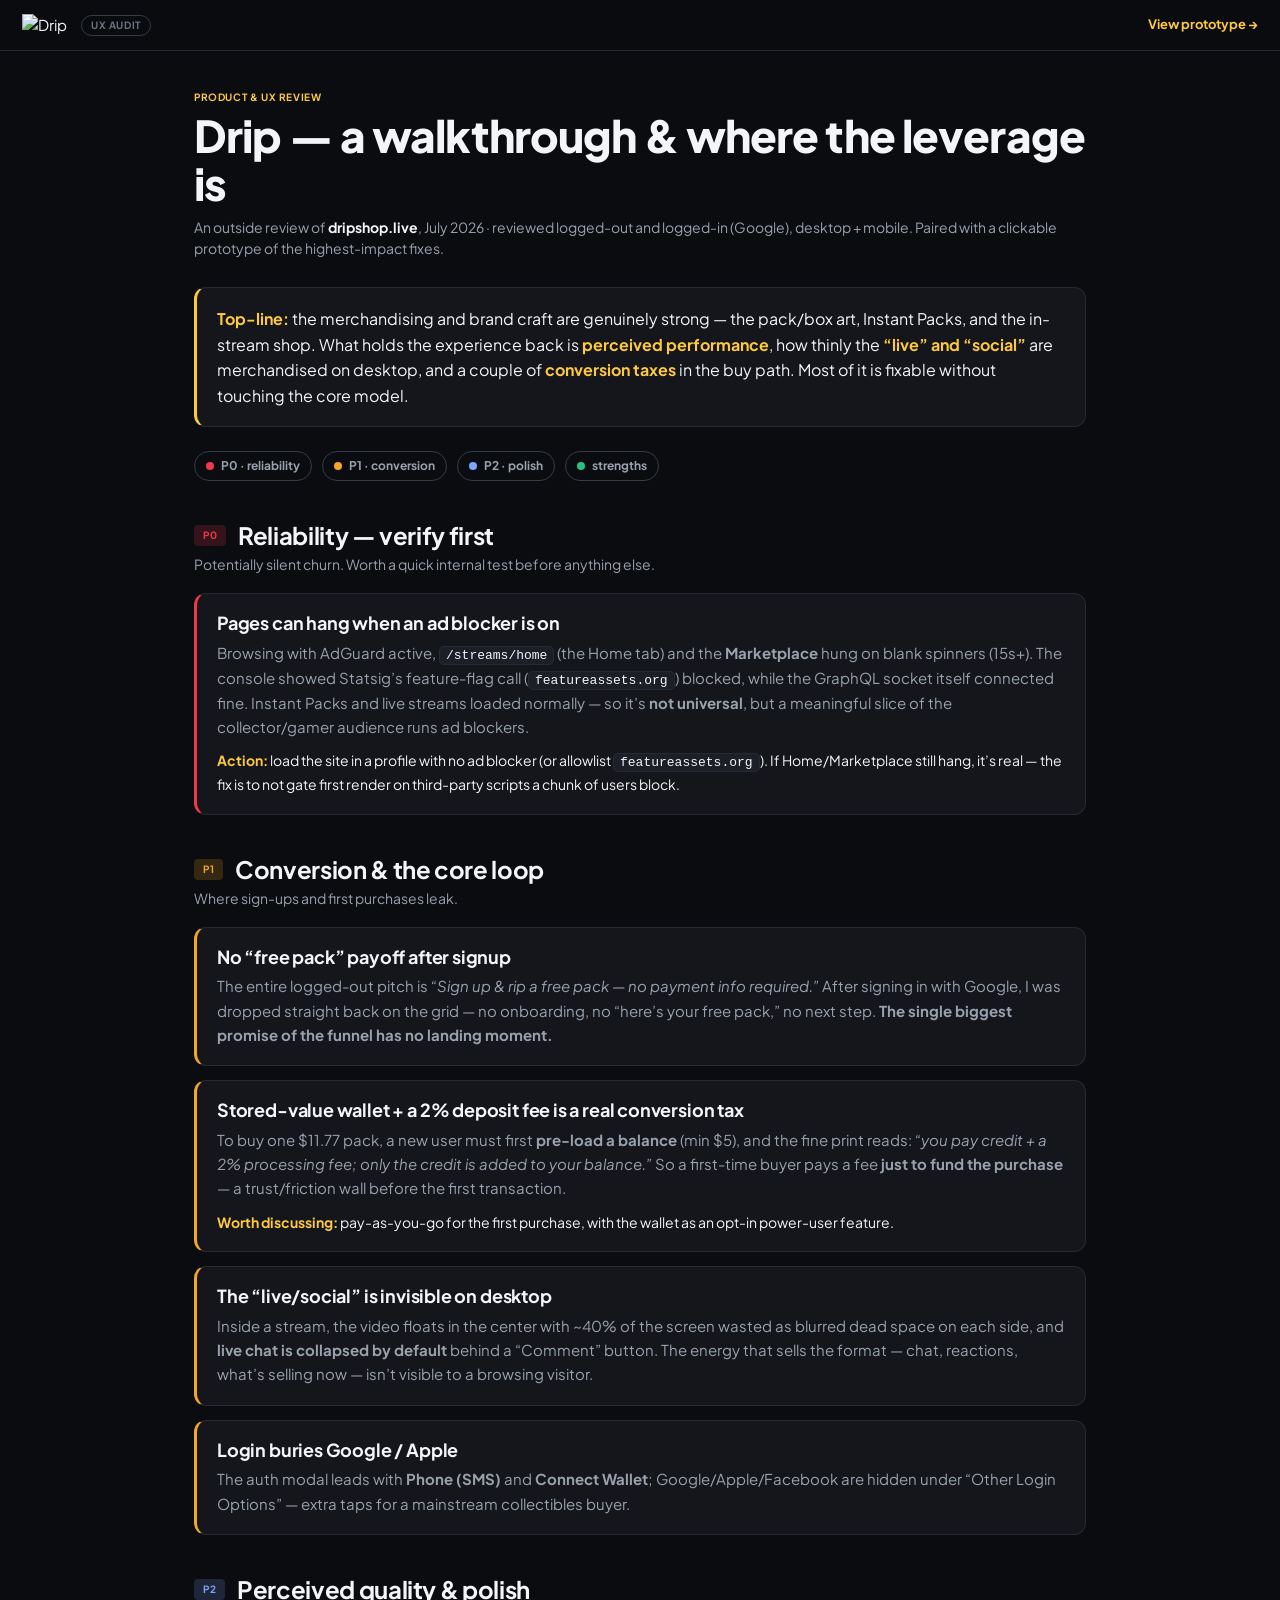
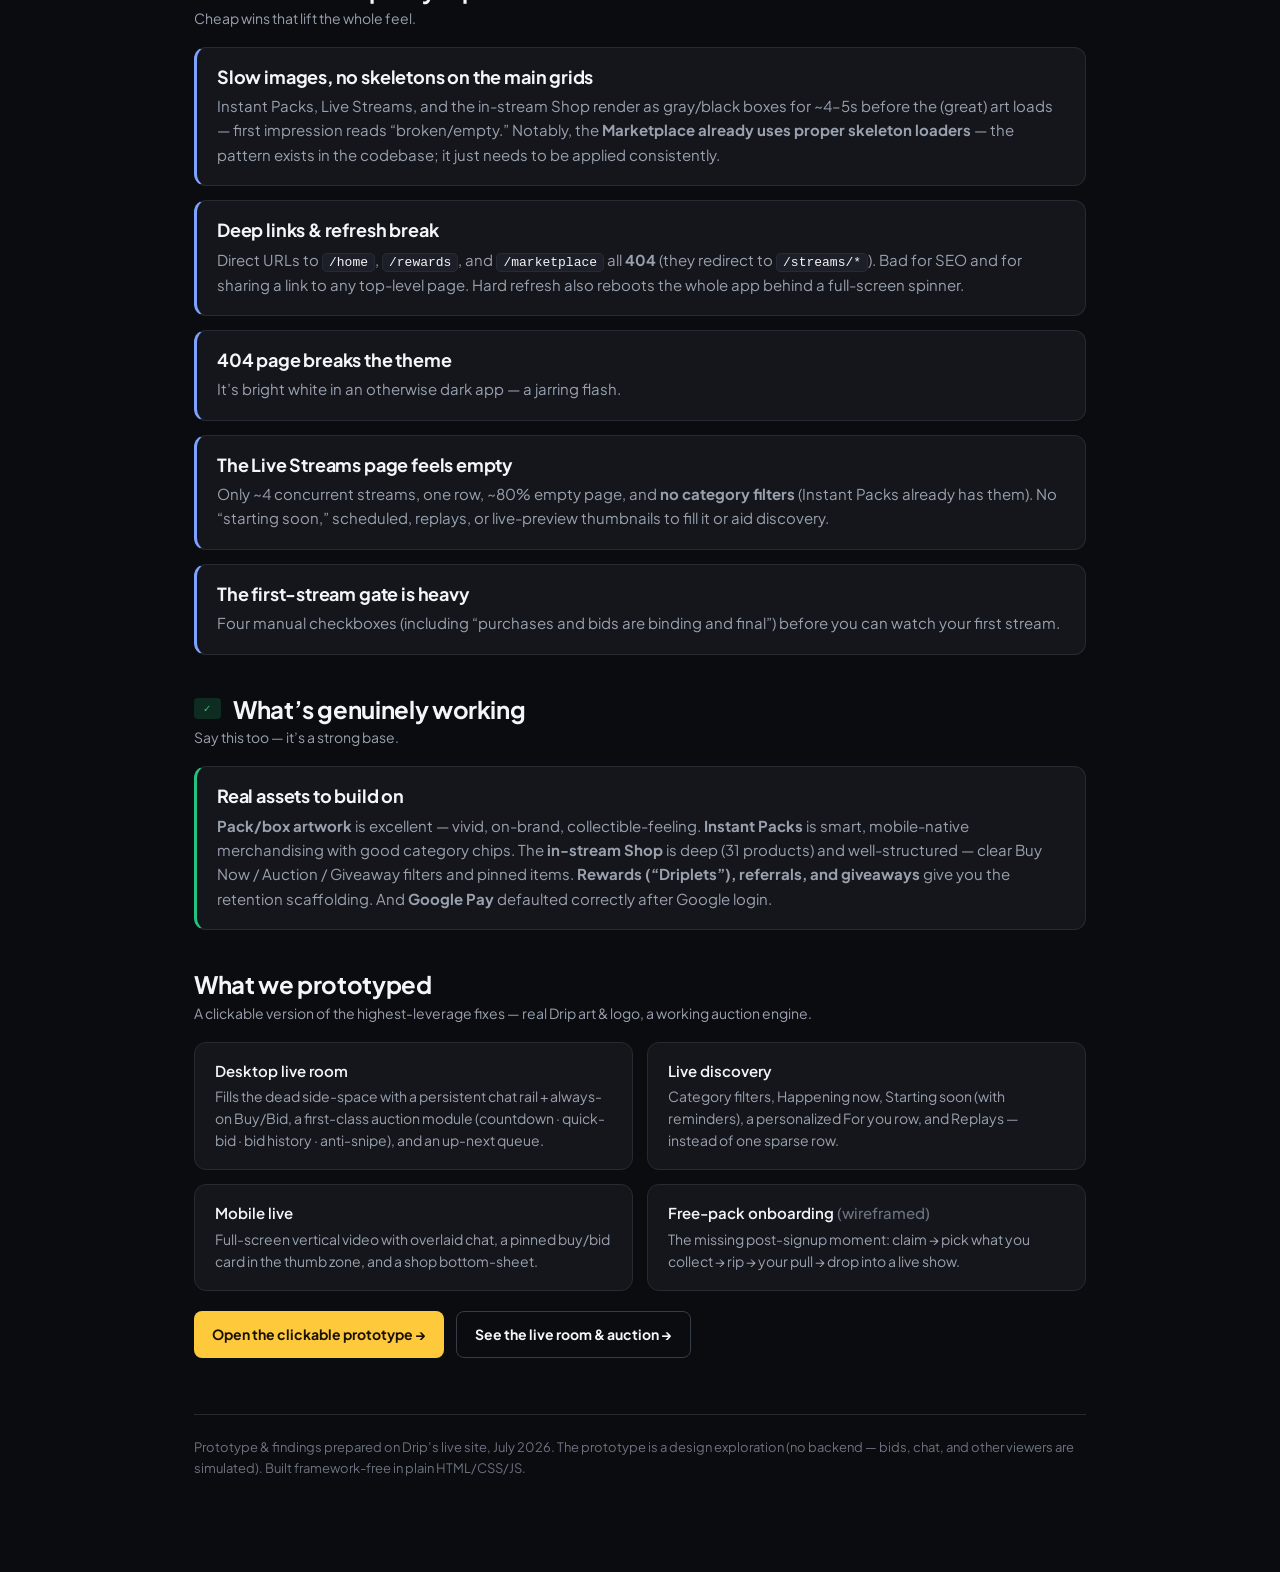
==== audit.html @ 47d7d921 "Add shareable UX audit page (/audit.html) Co-Authored-By: Claude Opus 4.8 (1M context) <noreply@anth" ====
<!doctype html>
<html lang="en" data-theme="dark">
<head>
  <meta charset="utf-8" />
  <meta name="viewport" content="width=device-width, initial-scale=1, viewport-fit=cover" />
  <title>Drip — Product & UX Audit</title>
  <meta name="description" content="An outside walkthrough of dripshop.live, with a prototype of the highest-leverage fixes." />
  <link rel="preconnect" href="https://fonts.googleapis.com" />
  <link rel="preconnect" href="https://fonts.gstatic.com" crossorigin />
  <link href="https://fonts.googleapis.com/css2?family=Plus+Jakarta+Sans:wght@400;500;600;700;800&display=swap" rel="stylesheet" />
  <link rel="stylesheet" href="css/kiri-base.css?v=3" />
  <link rel="stylesheet" href="css/audit.css?v=1" />
</head>
<body>
  <header class="topbar-doc">
    <img class="brand-img" src="https://www.dripshop.live/assets/privy-wallet-drip-logo-dark-DZd39wfp.png" alt="Drip" />
    <span class="tag">UX Audit</span>
    <span class="spacer"></span>
    <a class="act" href="index.html">View prototype →</a>
  </header>

  <main class="doc">
    <header class="hero">
      <div class="eyebrow">Product &amp; UX Review</div>
      <h1>Drip — a walkthrough &amp; where the leverage is</h1>
      <p class="meta">An outside review of <b>dripshop.live</b>, July 2026 · reviewed logged-out and logged-in (Google), desktop + mobile. Paired with a clickable prototype of the highest-impact fixes.</p>
    </header>

    <div class="callout">
      <b>Top-line:</b> the merchandising and brand craft are genuinely strong — the pack/box art, Instant Packs, and the in-stream shop. What holds the experience back is <b>perceived performance</b>, how thinly the <b>“live” and “social”</b> are merchandised on desktop, and a couple of <b>conversion taxes</b> in the buy path. Most of it is fixable without touching the core model.
    </div>

    <div class="legend">
      <span class="pill"><span class="dot p0"></span> P0 · reliability</span>
      <span class="pill"><span class="dot p1"></span> P1 · conversion</span>
      <span class="pill"><span class="dot p2"></span> P2 · polish</span>
      <span class="pill"><span class="dot win"></span> strengths</span>
    </div>

    <!-- P0 -->
    <h2><span class="sev p0">P0</span> Reliability — verify first</h2>
    <p class="h2sub">Potentially silent churn. Worth a quick internal test before anything else.</p>

    <div class="find p0">
      <h3>Pages can hang when an ad blocker is on</h3>
      <p>Browsing with AdGuard active, <code>/streams/home</code> (the Home tab) and the <b>Marketplace</b> hung on blank spinners (15s+). The console showed Statsig’s feature-flag call (<code>featureassets.org</code>) blocked, while the GraphQL socket itself connected fine. Instant Packs and live streams loaded normally — so it’s <b>not universal</b>, but a meaningful slice of the collector/gamer audience runs ad blockers.</p>
      <p class="action"><b>Action:</b> load the site in a profile with no ad blocker (or allowlist <code>featureassets.org</code>). If Home/Marketplace still hang, it’s real — the fix is to not gate first render on third-party scripts a chunk of users block.</p>
    </div>

    <!-- P1 -->
    <h2><span class="sev p1">P1</span> Conversion &amp; the core loop</h2>
    <p class="h2sub">Where sign-ups and first purchases leak.</p>

    <div class="find p1">
      <h3>No “free pack” payoff after signup</h3>
      <p>The entire logged-out pitch is <i>“Sign up &amp; rip a free pack — no payment info required.”</i> After signing in with Google, I was dropped straight back on the grid — no onboarding, no “here’s your free pack,” no next step. <b>The single biggest promise of the funnel has no landing moment.</b></p>
    </div>

    <div class="find p1">
      <h3>Stored-value wallet + a 2% deposit fee is a real conversion tax</h3>
      <p>To buy one $11.77 pack, a new user must first <b>pre-load a balance</b> (min $5), and the fine print reads: <i>“you pay credit + a 2% processing fee; only the credit is added to your balance.”</i> So a first-time buyer pays a fee <b>just to fund the purchase</b> — a trust/friction wall before the first transaction.</p>
      <p class="action"><b>Worth discussing:</b> pay-as-you-go for the first purchase, with the wallet as an opt-in power-user feature.</p>
    </div>

    <div class="find p1">
      <h3>The “live/social” is invisible on desktop</h3>
      <p>Inside a stream, the video floats in the center with ~40% of the screen wasted as blurred dead space on each side, and <b>live chat is collapsed by default</b> behind a “Comment” button. The energy that sells the format — chat, reactions, what’s selling now — isn’t visible to a browsing visitor.</p>
    </div>

    <div class="find p1">
      <h3>Login buries Google / Apple</h3>
      <p>The auth modal leads with <b>Phone (SMS)</b> and <b>Connect Wallet</b>; Google/Apple/Facebook are hidden under “Other Login Options” — extra taps for a mainstream collectibles buyer.</p>
    </div>

    <!-- P2 -->
    <h2><span class="sev p2">P2</span> Perceived quality &amp; polish</h2>
    <p class="h2sub">Cheap wins that lift the whole feel.</p>

    <div class="find p2">
      <h3>Slow images, no skeletons on the main grids</h3>
      <p>Instant Packs, Live Streams, and the in-stream Shop render as gray/black boxes for ~4–5s before the (great) art loads — first impression reads “broken/empty.” Notably, the <b>Marketplace already uses proper skeleton loaders</b> — the pattern exists in the codebase; it just needs to be applied consistently.</p>
    </div>

    <div class="find p2">
      <h3>Deep links &amp; refresh break</h3>
      <p>Direct URLs to <code>/home</code>, <code>/rewards</code>, and <code>/marketplace</code> all <b>404</b> (they redirect to <code>/streams/*</code>). Bad for SEO and for sharing a link to any top-level page. Hard refresh also reboots the whole app behind a full-screen spinner.</p>
    </div>

    <div class="find p2">
      <h3>404 page breaks the theme</h3>
      <p>It’s bright white in an otherwise dark app — a jarring flash.</p>
    </div>

    <div class="find p2">
      <h3>The Live Streams page feels empty</h3>
      <p>Only ~4 concurrent streams, one row, ~80% empty page, and <b>no category filters</b> (Instant Packs already has them). No “starting soon,” scheduled, replays, or live-preview thumbnails to fill it or aid discovery.</p>
    </div>

    <div class="find p2">
      <h3>The first-stream gate is heavy</h3>
      <p>Four manual checkboxes (including “purchases and bids are binding and final”) before you can watch your first stream.</p>
    </div>

    <!-- Strengths -->
    <h2><span class="sev win">✓</span> What’s genuinely working</h2>
    <p class="h2sub">Say this too — it’s a strong base.</p>

    <div class="find win">
      <h3>Real assets to build on</h3>
      <p><b>Pack/box artwork</b> is excellent — vivid, on-brand, collectible-feeling. <b>Instant Packs</b> is smart, mobile-native merchandising with good category chips. The <b>in-stream Shop</b> is deep (31 products) and well-structured — clear Buy Now / Auction / Giveaway filters and pinned items. <b>Rewards (“Driplets”), referrals, and giveaways</b> give you the retention scaffolding. And <b>Google Pay</b> defaulted correctly after Google login.</p>
    </div>

    <!-- What we built -->
    <h2>What we prototyped</h2>
    <p class="h2sub">A clickable version of the highest-leverage fixes — real Drip art &amp; logo, a working auction engine.</p>
    <div class="build">
      <div class="card"><h4>Desktop live room</h4><p>Fills the dead side-space with a persistent chat rail + always-on Buy/Bid, a first-class auction module (countdown · quick-bid · bid history · anti-snipe), and an up-next queue.</p></div>
      <div class="card"><h4>Live discovery</h4><p>Category filters, Happening now, Starting soon (with reminders), a personalized For you row, and Replays — instead of one sparse row.</p></div>
      <div class="card"><h4>Mobile live</h4><p>Full-screen vertical video with overlaid chat, a pinned buy/bid card in the thumb zone, and a shop bottom-sheet.</p></div>
      <div class="card"><h4>Free-pack onboarding <span style="color:var(--on-surface-faint);font-weight:500">(wireframed)</span></h4><p>The missing post-signup moment: claim → pick what you collect → rip → your pull → drop into a live show.</p></div>
    </div>

    <div class="linkrow">
      <a class="primary" href="index.html">Open the clickable prototype →</a>
      <a class="ghost" href="live.html?seller=Charmenic&id=charmenic">See the live room &amp; auction →</a>
    </div>

    <footer>
      Prototype &amp; findings prepared on Drip’s live site, July 2026. The prototype is a design exploration (no backend — bids, chat, and other viewers are simulated). Built framework-free in plain HTML/CSS/JS.
    </footer>
  </main>
</body>
</html>
---- css/kiri-base.css ----
/* ============================================================
   kiri-base.css
   Foundation borrowed from Kiri-TCG's design system:
   the TOKEN ARCHITECTURE (space / radius / type scales, shadow,
   [data-theme] mechanism, reset) and the framework-free component
   primitives (.btn, .chip, .badge, .input, .switch, .stepper).
   COLORS + FONTS are Drip's, not Kiri's — see the token block.
   No frameworks, no shadcn — plain CSS custom properties.
   ============================================================ */

:root {
  /* ---- Drip palette (dark-first prototype) ---------------- */
  --ink:            #0B0C0F;   /* app background            */
  --surface:        #14161B;   /* panels                    */
  --surface-raised: #1C1F27;   /* raised panels / inputs    */
  --well:           #0E1014;   /* insets / video letterbox  */
  --border:         #262A33;
  --border-strong:  #363C48;
  --on-surface:       #F3F5F8;
  --on-surface-muted: #99A1AF;
  --on-surface-faint: #6B7280;

  --brand:          #FFC93C;   /* Drip gold                 */
  --brand-hover:    #FFD65C;
  --on-brand:       #1A1206;
  --brand-soft:     rgba(255,201,60,0.14);

  --buy:            #2F6BFF;   /* Buy-now blue              */
  --buy-hover:      #4B80FF;
  --on-buy:         #FFFFFF;

  --live:           #F0384B;   /* live / outbid red         */
  --win:            #24C281;   /* winning green             */
  --warn:           #F5A623;   /* countdown amber           */
  --info:           #7DA2FF;

  --scrim:          rgba(4,5,7,0.62);
  --shadow-float:   0 12px 40px rgba(0,0,0,0.55);
  --shadow-panel:   0 1px 0 rgba(255,255,255,0.03) inset, 0 8px 24px rgba(0,0,0,0.35);

  /* ---- Kiri scales (reused verbatim) --------------------- */
  --rounded-none: 0px;
  --rounded-xs: 4px;  --rounded-sm: 8px;  --rounded-md: 12px;
  --rounded-lg: 16px; --rounded-xl: 22px; --rounded-full: 9999px;

  --space-1: 4px;  --space-2: 8px;  --space-3: 12px;
  --space-4: 16px; --space-5: 24px; --space-6: 32px;
  --space-7: 48px; --space-8: 64px; --space-9: 96px;

  /* ---- Type: Kiri's scale STRUCTURE, Drip's sans font ---- */
  --font-body: 'Plus Jakarta Sans', system-ui, -apple-system, 'Segoe UI', sans-serif;
  --font-head: 'Plus Jakarta Sans', system-ui, -apple-system, sans-serif;

  --type-display:  800 44px/1.08 var(--font-head);  --type-display-ls: -0.02em;
  --type-h1:       800 32px/1.12 var(--font-head);  --type-h1-ls: -0.02em;
  --type-h2:       700 24px/1.2  var(--font-head);  --type-h2-ls: -0.015em;
  --type-h3:       700 18px/1.25 var(--font-head);  --type-h3-ls: -0.01em;
  --type-h4:       600 15px/1.3  var(--font-head);
  --type-body-lg:  400 17px/1.5  var(--font-body);
  --type-body:     400 15px/1.5  var(--font-body);
  --type-body-sm:  400 13px/1.45 var(--font-body);
  --type-caption:  500 11px/1.35 var(--font-body); --type-caption-ls: 0.01em;
  --type-label:    700 10px/1.3  var(--font-body); --type-label-ls: 0.06em;
}

/* ============ base reset (Kiri) ============ */
* { margin: 0; padding: 0; box-sizing: border-box; }
html { color-scheme: dark; -webkit-text-size-adjust: 100%; }
body {
  background: var(--ink);
  color: var(--on-surface);
  font: var(--type-body);
  -webkit-font-smoothing: antialiased;
  text-rendering: optimizeLegibility;
  min-height: 100dvh;
  overflow-x: clip;
}
a { color: inherit; text-decoration: none; }
button { font-family: var(--font-body); color: inherit; }
img { max-width: 100%; display: block; }
ul { list-style: none; }
.tnum { font-variant-numeric: tabular-nums; }
.visually-hidden { position: absolute; width: 1px; height: 1px; overflow: hidden; clip: rect(0 0 0 0); white-space: nowrap; }
::-webkit-scrollbar { width: 10px; height: 10px; }
::-webkit-scrollbar-thumb { background: var(--border-strong); border-radius: 99px; border: 3px solid transparent; background-clip: content-box; }
::-webkit-scrollbar-track { background: transparent; }

/* ============ buttons (Kiri primitive, Drip colors) ============ */
.btn {
  font: var(--type-body); font-weight: 600; border: none; cursor: pointer;
  height: 42px; padding: 0 18px; border-radius: var(--rounded-sm);
  display: inline-flex; align-items: center; justify-content: center; gap: 8px;
  white-space: nowrap; transition: background .15s, transform .06s, border-color .15s, opacity .15s;
  user-select: none;
}
.btn:active { transform: translateY(1px); }
.btn-primary   { background: var(--buy); color: var(--on-buy); }
.btn-primary:hover { background: var(--buy-hover); }
.btn-brand     { background: var(--brand); color: var(--on-brand); }
.btn-brand:hover { background: var(--brand-hover); }
.btn-secondary { background: transparent; color: var(--on-surface); border: 1px solid var(--border-strong); }
.btn-secondary:hover { background: var(--surface-raised); border-color: var(--on-surface-faint); }
.btn-ghost     { background: transparent; color: var(--on-surface-muted); }
.btn-ghost:hover { background: var(--surface-raised); color: var(--on-surface); }
.btn-win       { background: var(--win); color: #04170F; }
.btn:disabled, .btn.is-disabled { background: var(--surface-raised); color: var(--on-surface-faint); cursor: not-allowed; transform: none; }
.btn.sm { height: 34px; padding: 0 13px; font: var(--type-body-sm); font-weight: 600; }
.btn.xs { height: 28px; padding: 0 10px; font: var(--type-caption); border-radius: var(--rounded-xs); }
.btn.block { width: 100%; }

/* ============ inputs (Kiri) ============ */
.input {
  font: var(--type-body); background: var(--surface-raised); color: var(--on-surface);
  border: 1px solid var(--border); border-radius: var(--rounded-sm);
  height: 42px; padding: 0 14px; width: 100%;
}
.input::placeholder { color: var(--on-surface-faint); }
.input:focus { outline: none; border-color: var(--brand); box-shadow: 0 0 0 3px var(--brand-soft); }

/* ============ chips & badges (Kiri) ============ */
.chip {
  font: var(--type-body-sm); font-weight: 600; background: var(--surface); color: var(--on-surface-muted);
  border: 1px solid var(--border-strong); border-radius: var(--rounded-full);
  padding: 7px 15px; display: inline-flex; align-items: center; gap: 6px; cursor: pointer;
  white-space: nowrap; transition: background .15s, color .15s, border-color .15s;
}
.chip:hover { color: var(--on-surface); border-color: var(--on-surface-faint); }
.chip.selected { background: var(--on-surface); color: var(--ink); border-color: var(--on-surface); }
.badge {
  font: var(--type-label); letter-spacing: var(--type-label-ls); text-transform: uppercase;
  border-radius: var(--rounded-xs); padding: 3px 7px; display: inline-flex; align-items: center; gap: 5px;
  background: var(--surface-raised); color: var(--on-surface-muted);
}
.badge.live { background: var(--live); color: #fff; }
.badge.brand { background: var(--brand); color: var(--on-brand); }
.badge.soft { background: var(--brand-soft); color: var(--brand); }
.badge.dark { background: rgba(0,0,0,0.6); color: #fff; backdrop-filter: blur(4px); }

/* ============ switch (Kiri) ============ */
.switch { width: 38px; height: 22px; border-radius: 11px; background: var(--border-strong); position: relative; border: none; cursor: pointer; flex: none; transition: background .15s; }
.switch::after { content: ""; position: absolute; width: 18px; height: 18px; border-radius: 50%; background: #fff; top: 2px; left: 2px; transition: left .15s; }
.switch.on { background: var(--win); }
.switch.on::after { left: 18px; }

/* ============ stepper (Kiri) ============ */
.stepper { display: inline-flex; align-items: stretch; background: var(--surface-raised); border: 1px solid var(--border); border-radius: var(--rounded-sm); height: 38px; overflow: hidden; }
.stepper button { width: 34px; background: none; border: none; font-size: 18px; color: var(--on-surface-muted); cursor: pointer; }
.stepper button:hover { background: var(--surface); color: var(--on-surface); }
.stepper .q { min-width: 40px; display: flex; align-items: center; justify-content: center; font-weight: 600; font-variant-numeric: tabular-nums; border-inline: 1px solid var(--border); }

/* ============ spinner + motion ============ */
.spin { width: 18px; height: 18px; border-radius: 50%; border: 2px solid rgba(255,255,255,0.2); border-top-color: currentColor; animation: rot .8s linear infinite; display: inline-block; }
@keyframes rot { to { transform: rotate(360deg); } }
@media (prefers-reduced-motion: reduce) {
  *, *::before, *::after { animation-duration: .01ms !important; animation-iteration-count: 1 !important; transition-duration: .01ms !important; }
}
---- css/audit.css ----
/* audit.css — document styling for the Drip UX audit page (built on kiri-base tokens) */

.topbar-doc {
  position: sticky; top: 0; z-index: 30;
  display: flex; align-items: center; gap: 14px;
  padding: 14px 22px;
  background: color-mix(in srgb, var(--ink) 88%, transparent);
  backdrop-filter: blur(10px);
  border-bottom: 1px solid var(--border);
}
.topbar-doc .brand-img { height: 22px; width: auto; mix-blend-mode: screen; }
.topbar-doc .tag { font: var(--type-label); letter-spacing: var(--type-label-ls); text-transform: uppercase;
  color: var(--on-surface-faint); border: 1px solid var(--border-strong); border-radius: var(--rounded-full); padding: 3px 9px; }
.topbar-doc .spacer { flex: 1; }
.topbar-doc a.act { color: var(--brand); font-weight: 700; font-size: 13px; }
.topbar-doc a.act:hover { text-decoration: underline; }

.doc { max-width: 940px; margin: 0 auto; padding: 40px 24px 96px; }

.doc header.hero { margin-bottom: 28px; }
.eyebrow { font: var(--type-label); letter-spacing: var(--type-label-ls); text-transform: uppercase; color: var(--brand); }
.doc h1 { font: var(--type-display); letter-spacing: var(--type-display-ls); margin: 8px 0 10px; }
.doc .meta { color: var(--on-surface-muted); font-size: 14px; }
.doc .meta b { color: var(--on-surface); }

.callout { background: var(--surface); border: 1px solid var(--border); border-left: 3px solid var(--brand);
  border-radius: var(--rounded-md); padding: 18px 20px; margin: 24px 0; font-size: 16px; line-height: 1.6; }
.callout b { color: var(--brand); }

.legend { display: flex; flex-wrap: wrap; gap: 10px; margin: 22px 0 8px; }
.pill { display: inline-flex; align-items: center; gap: 7px; font-size: 12px; font-weight: 700;
  padding: 5px 11px; border-radius: var(--rounded-full); border: 1px solid var(--border-strong); color: var(--on-surface-muted); }
.pill .dot { width: 8px; height: 8px; border-radius: 50%; }
.dot.p0 { background: var(--live); } .dot.p1 { background: var(--warn); }
.dot.p2 { background: var(--info); } .dot.win { background: var(--win); }

.doc h2 { font: var(--type-h2); letter-spacing: var(--type-h2-ls); margin: 40px 0 4px; display: flex; align-items: center; gap: 12px; }
.doc h2 .sev { font: var(--type-label); letter-spacing: var(--type-label-ls); text-transform: uppercase;
  padding: 4px 9px; border-radius: var(--rounded-xs); }
.sev.p0 { background: color-mix(in srgb, var(--live) 18%, transparent); color: var(--live); }
.sev.p1 { background: color-mix(in srgb, var(--warn) 18%, transparent); color: var(--warn); }
.sev.p2 { background: color-mix(in srgb, var(--info) 18%, transparent); color: var(--info); }
.sev.win { background: color-mix(in srgb, var(--win) 18%, transparent); color: var(--win); }
.doc .h2sub { color: var(--on-surface-muted); font-size: 14px; margin: 2px 0 18px; }

.find { background: var(--surface); border: 1px solid var(--border); border-radius: var(--rounded-md);
  padding: 18px 20px; margin-bottom: 14px; border-left: 3px solid var(--border-strong); }
.find.p0 { border-left-color: var(--live); }
.find.p1 { border-left-color: var(--warn); }
.find.p2 { border-left-color: var(--info); }
.find.win { border-left-color: var(--win); }
.find h3 { font: var(--type-h3); letter-spacing: var(--type-h3-ls); margin-bottom: 6px; }
.find p { color: var(--on-surface-muted); line-height: 1.62; font-size: 15px; }
.find p + p { margin-top: 8px; }
.find .action { margin-top: 10px; font-size: 14px; color: var(--on-surface); }
.find .action b { color: var(--brand); }
.find code { background: var(--surface-raised); border: 1px solid var(--border); border-radius: 5px;
  padding: 1px 6px; font-family: ui-monospace, SFMono-Regular, Menlo, monospace; font-size: 13px; color: var(--on-surface); }

.build { display: grid; grid-template-columns: 1fr 1fr; gap: 14px; margin-top: 16px; }
.build .card { background: var(--surface); border: 1px solid var(--border); border-radius: var(--rounded-md); padding: 18px 20px; }
.build .card h4 { font: var(--type-h4); margin-bottom: 6px; }
.build .card p { color: var(--on-surface-muted); font-size: 14px; line-height: 1.55; }
.linkrow { display: flex; flex-wrap: wrap; gap: 12px; margin-top: 20px; }
.linkrow a { display: inline-flex; align-items: center; gap: 8px; font-weight: 700; font-size: 14px;
  padding: 12px 18px; border-radius: var(--rounded-sm); }
.linkrow a.primary { background: var(--brand); color: var(--on-brand); }
.linkrow a.ghost { background: transparent; color: var(--on-surface); border: 1px solid var(--border-strong); }
.linkrow a:hover { opacity: .9; }

.doc footer { margin-top: 56px; padding-top: 22px; border-top: 1px solid var(--border);
  color: var(--on-surface-faint); font-size: 13px; line-height: 1.6; }

@media (max-width: 640px) {
  .doc { padding: 28px 16px 72px; }
  .doc h1 { font: var(--type-h1); }
  .build { grid-template-columns: 1fr; }
}
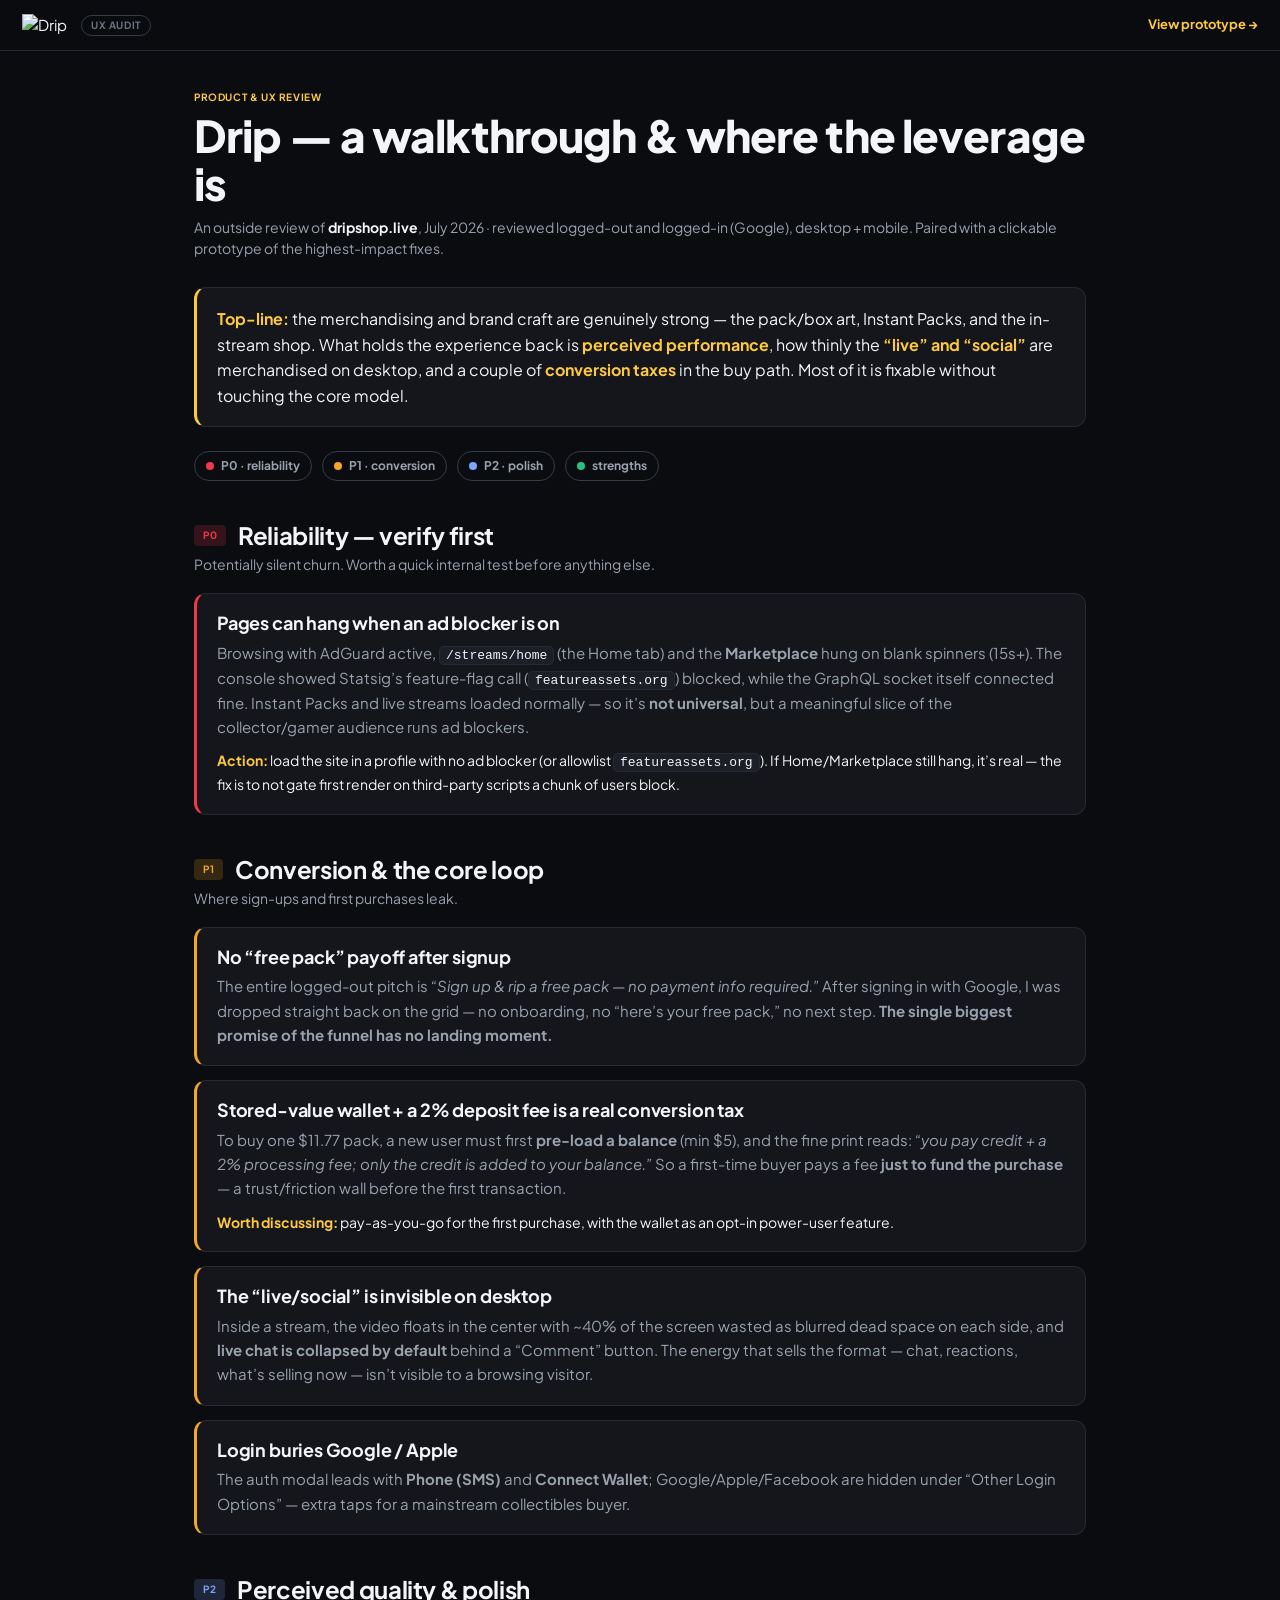
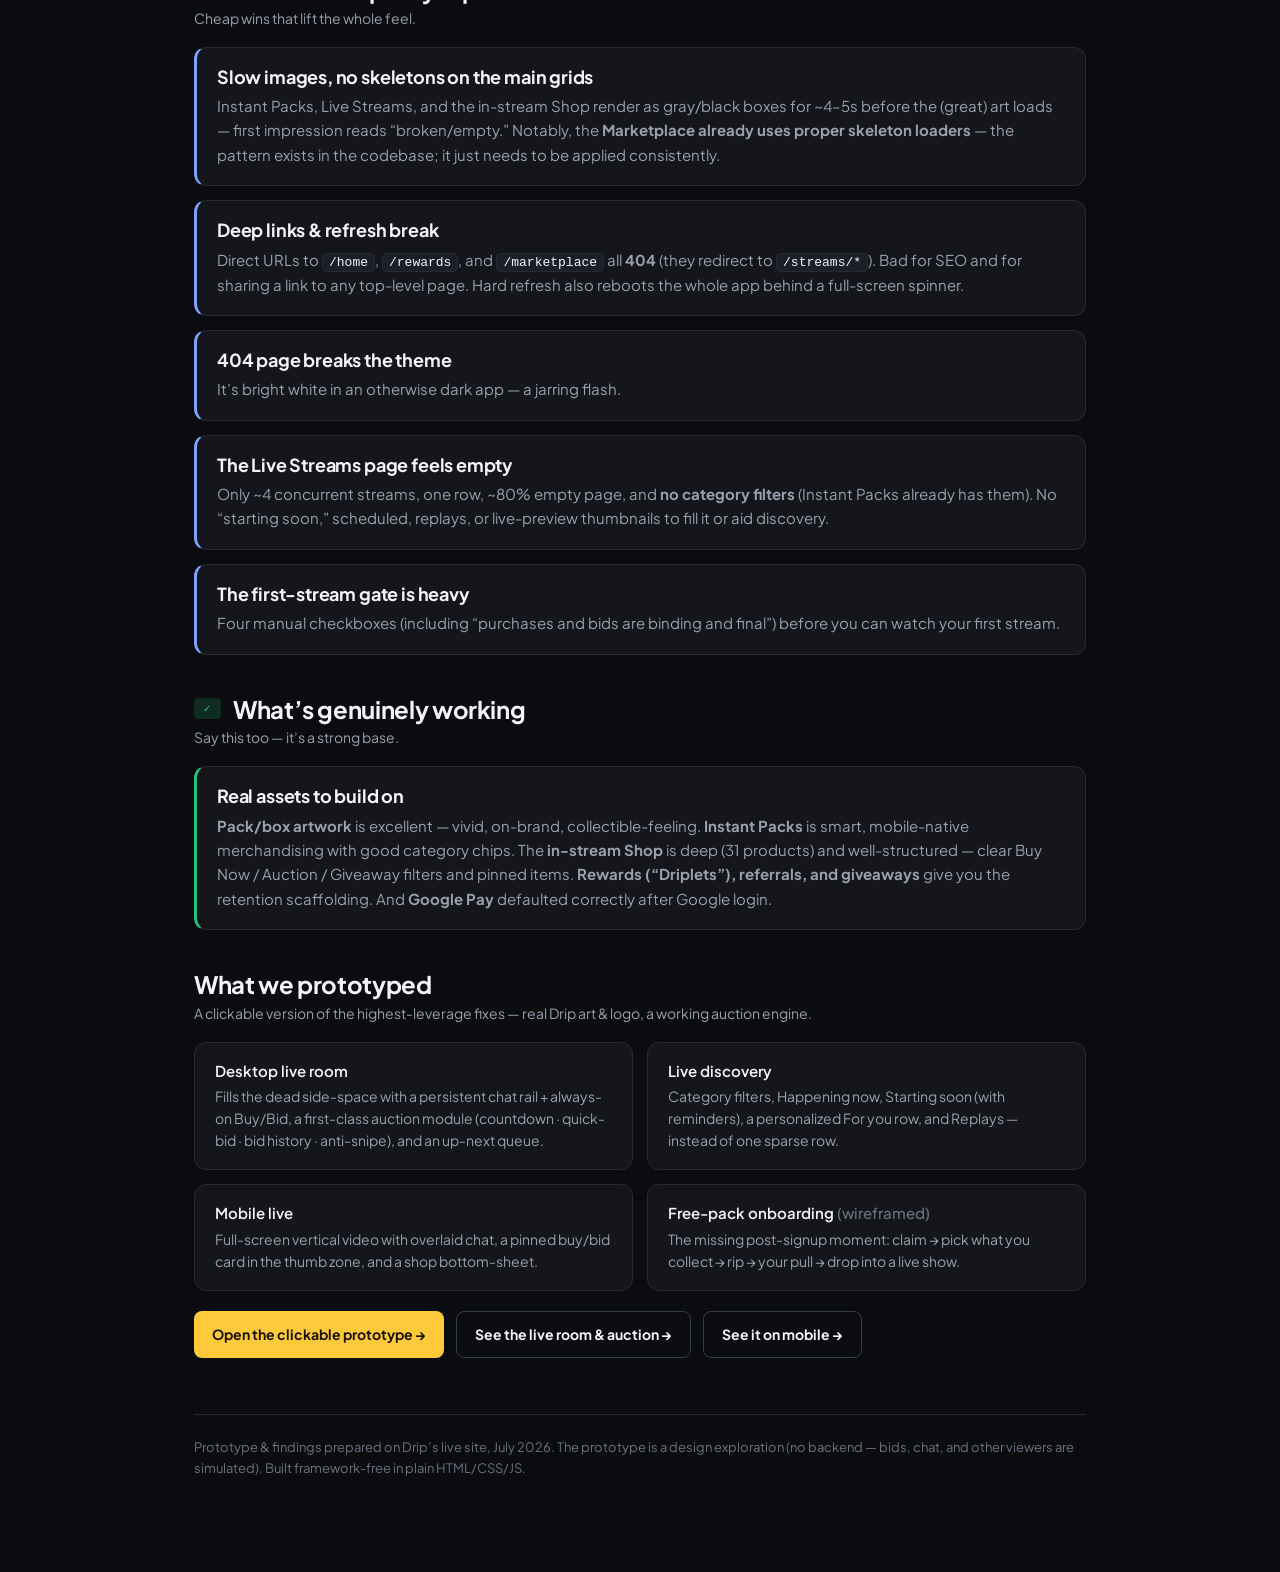
==== commit 85ffb196: "Add mobile/vertical phone-preview page (/mobile.html) Renders the responsive prototype inside phone " ====
--- a/audit.html
+++ b/audit.html
@@ -123,6 +123,7 @@
     <div class="linkrow">
       <a class="primary" href="index.html">Open the clickable prototype →</a>
       <a class="ghost" href="live.html?seller=Charmenic&id=charmenic">See the live room &amp; auction →</a>
+      <a class="ghost" href="mobile.html">See it on mobile →</a>
     </div>
 
     <footer>
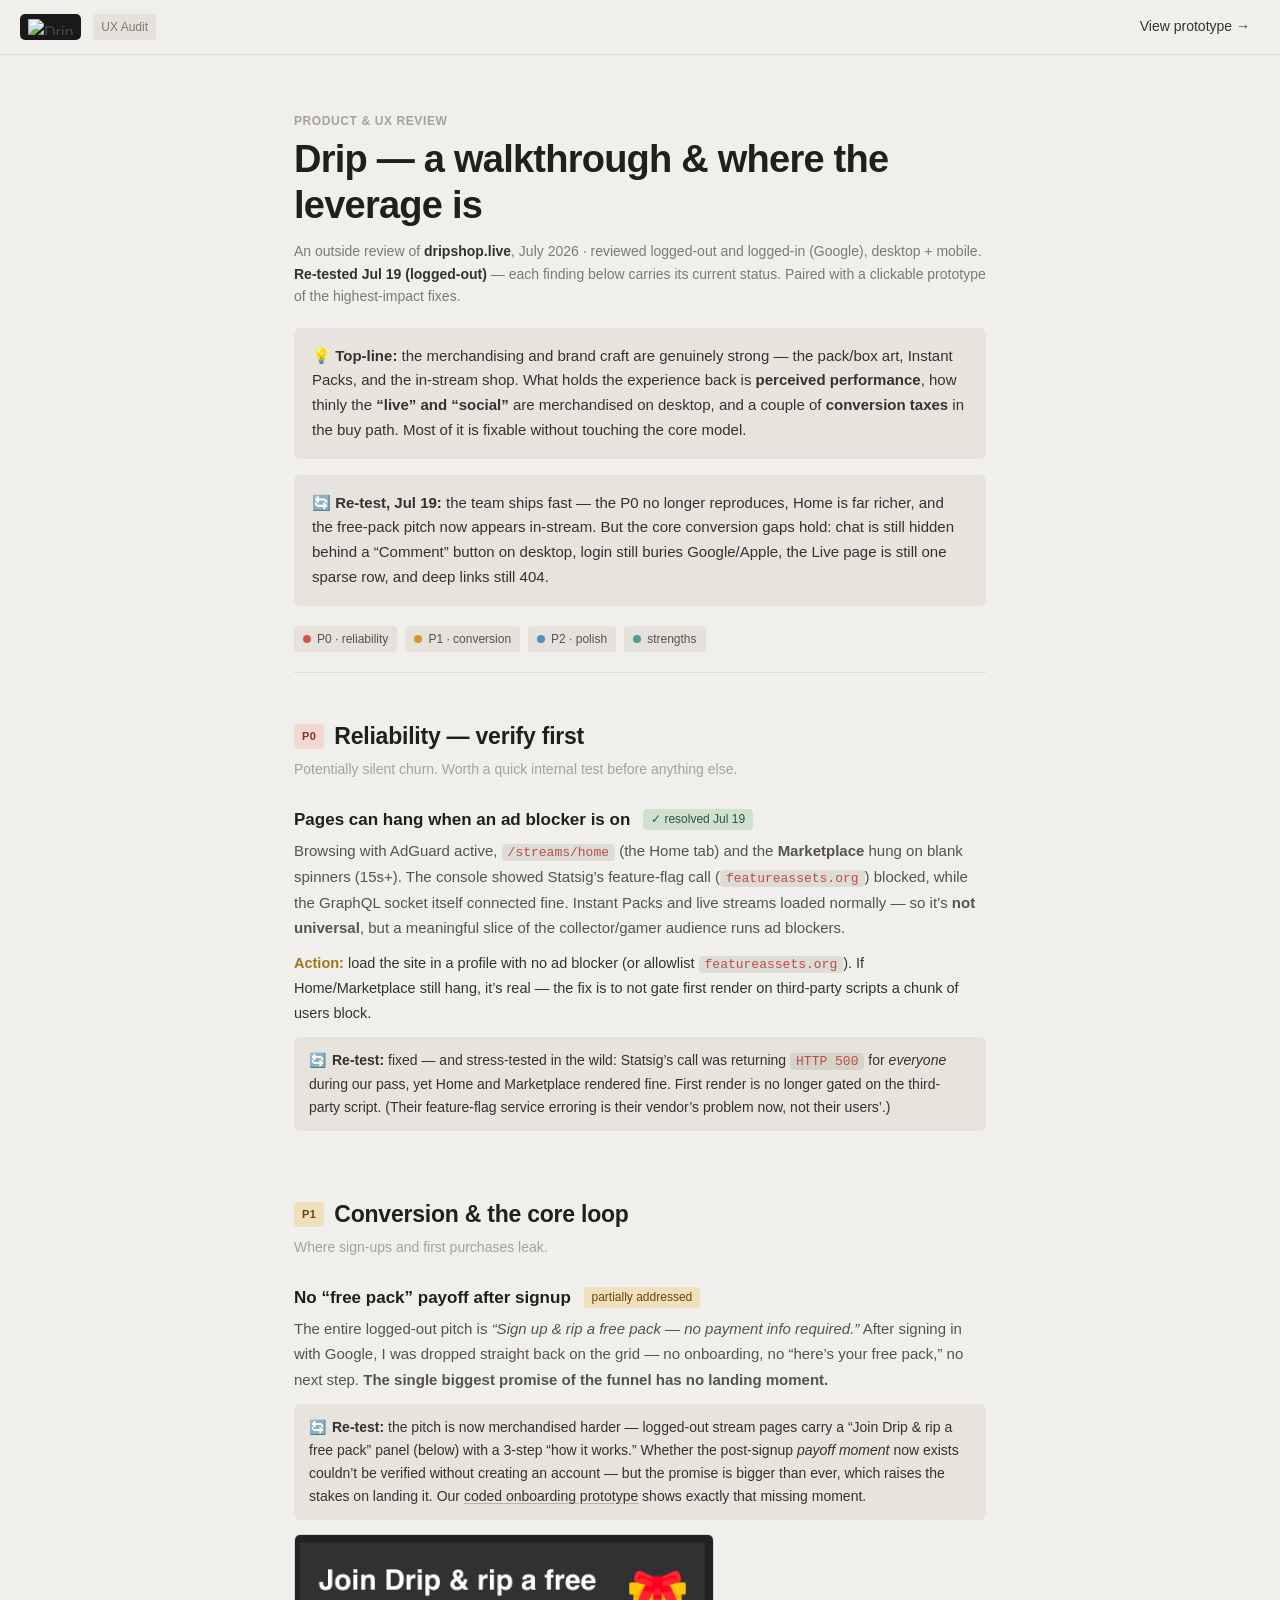
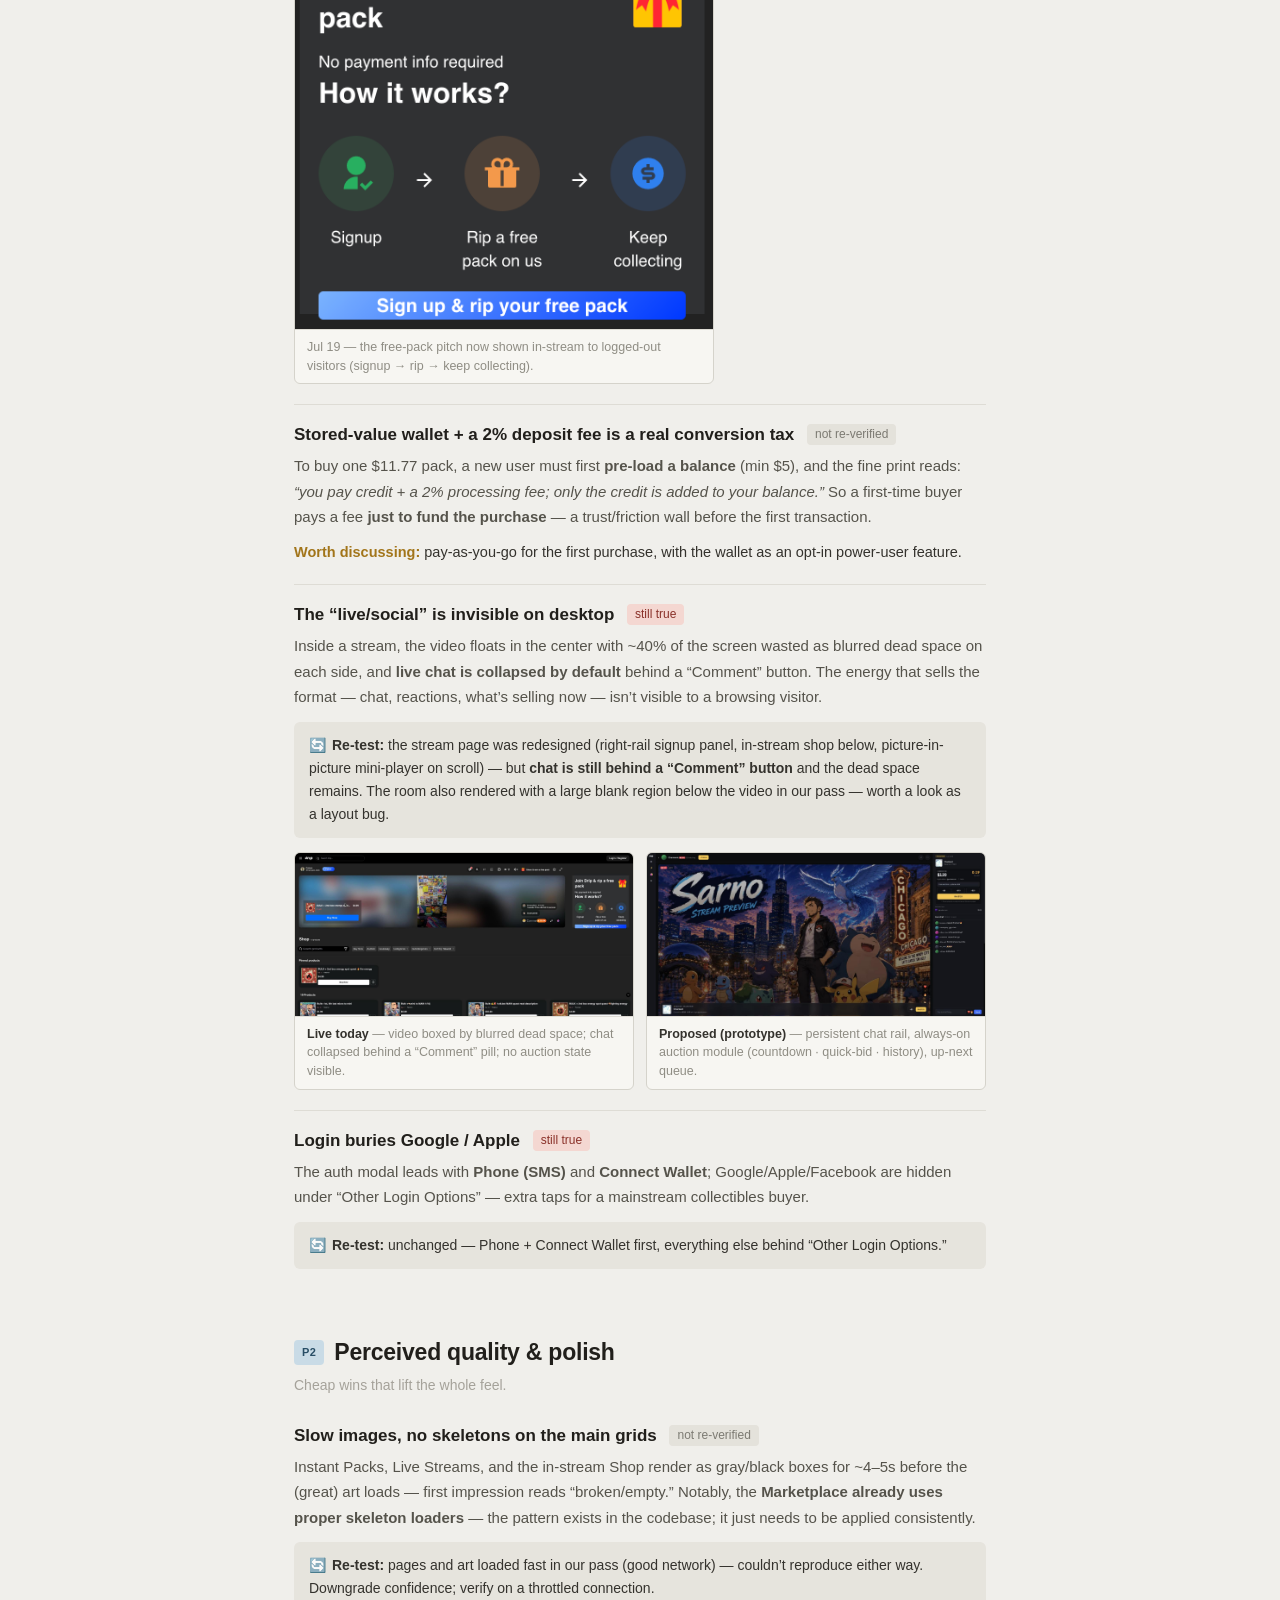
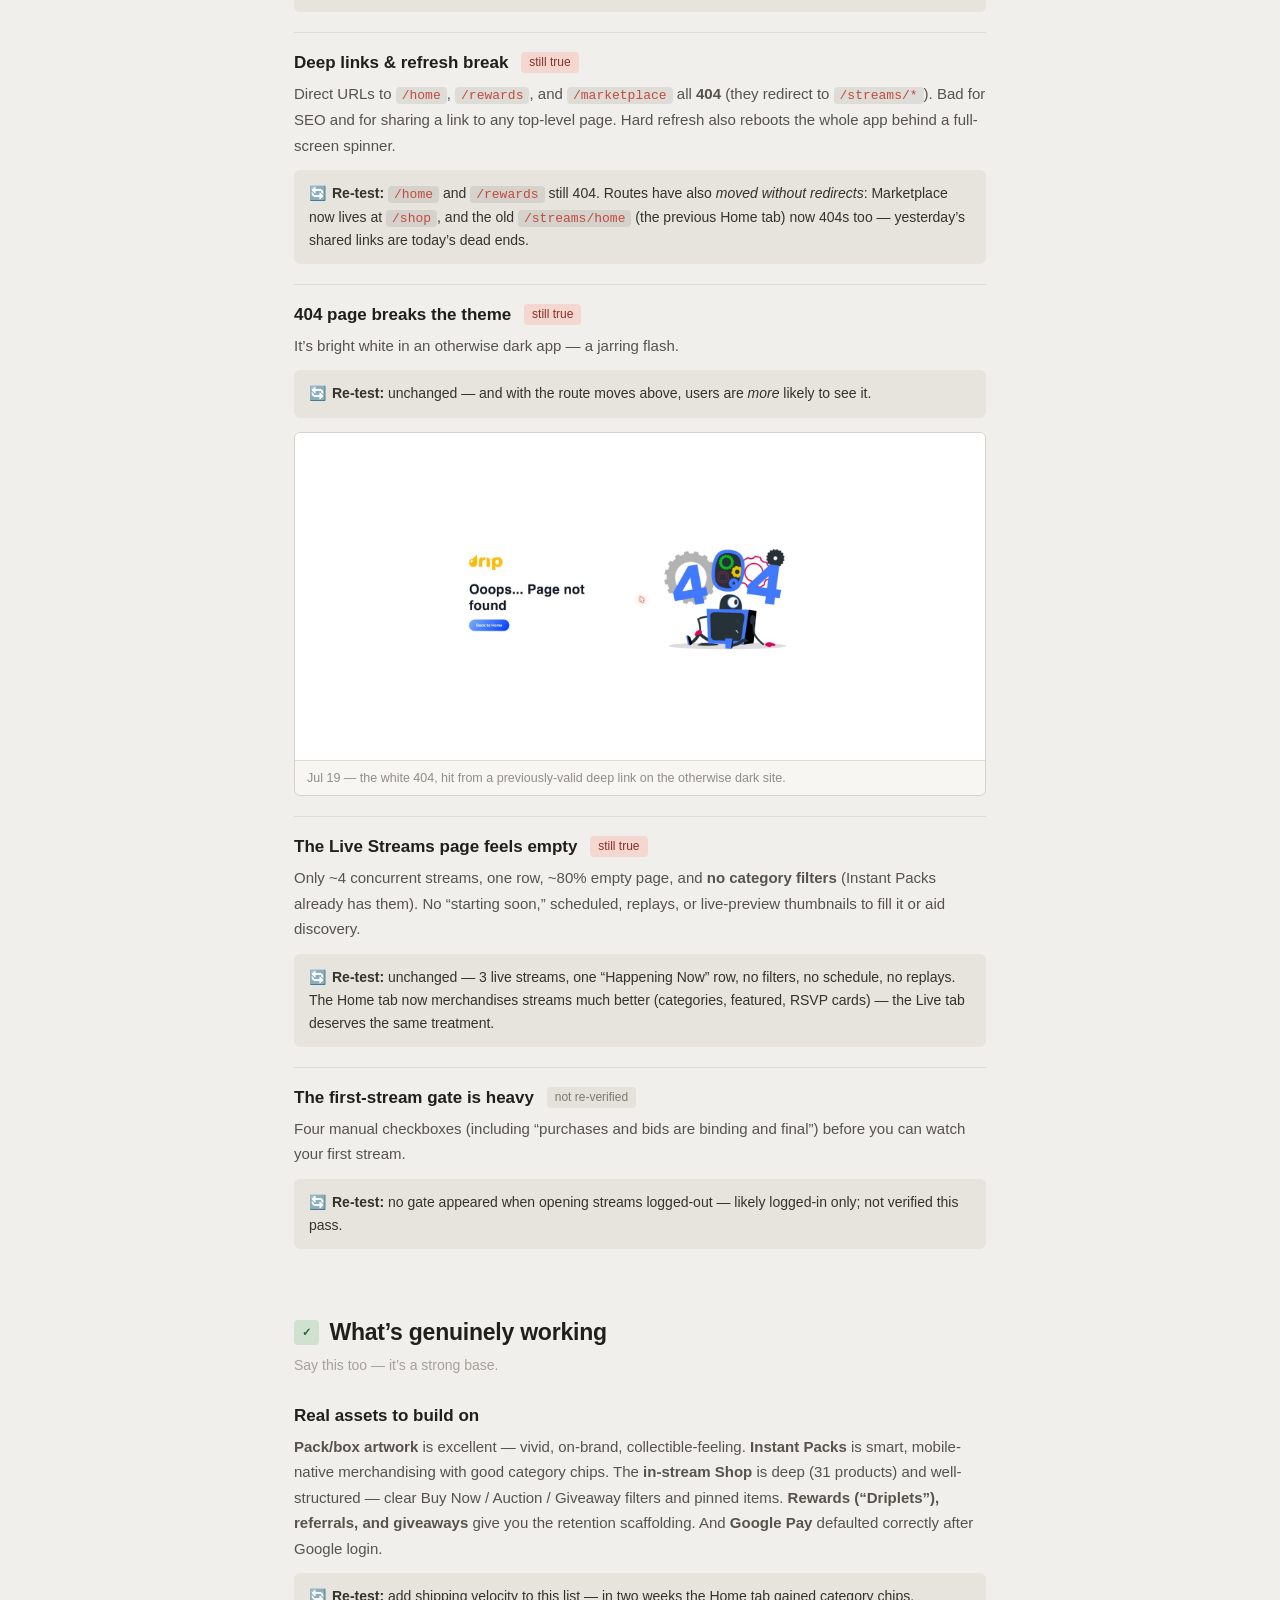
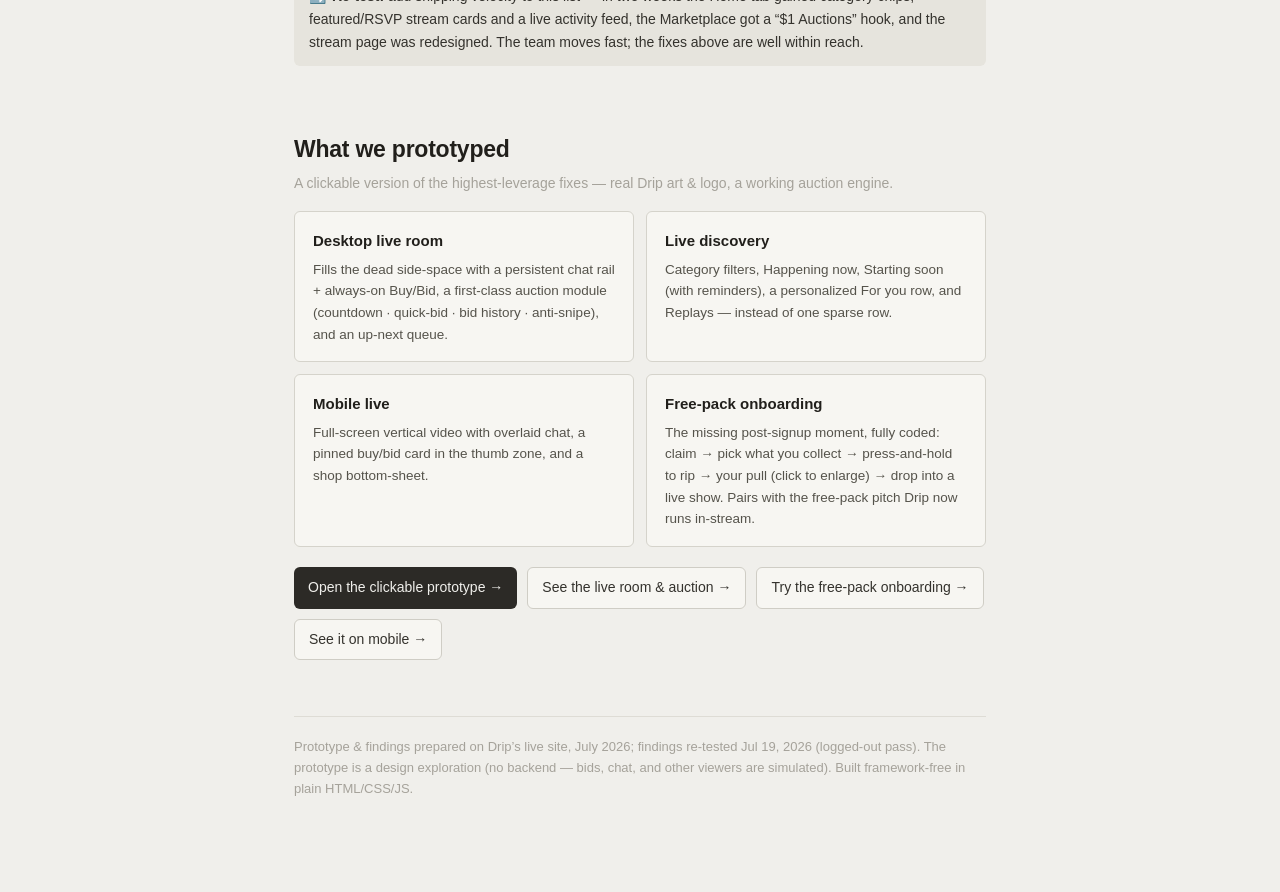
==== commit 62df68eb: "Build free-pack onboarding, re-test audit findings, restyle audit as light doc - onboarding.html + j" ====
--- a/audit.html
+++ b/audit.html
@@ -9,11 +9,11 @@
   <link rel="preconnect" href="https://fonts.gstatic.com" crossorigin />
   <link href="https://fonts.googleapis.com/css2?family=Plus+Jakarta+Sans:wght@400;500;600;700;800&display=swap" rel="stylesheet" />
   <link rel="stylesheet" href="css/kiri-base.css?v=3" />
-  <link rel="stylesheet" href="css/audit.css?v=1" />
+  <link rel="stylesheet" href="css/audit.css?v=6" />
 </head>
 <body>
   <header class="topbar-doc">
-    <img class="brand-img" src="https://www.dripshop.live/assets/privy-wallet-drip-logo-dark-DZd39wfp.png" alt="Drip" />
+    <span class="logo-chip"><img class="brand-img" src="https://www.dripshop.live/assets/privy-wallet-drip-logo-dark-DZd39wfp.png" alt="Drip" /></span>
     <span class="tag">UX Audit</span>
     <span class="spacer"></span>
     <a class="act" href="index.html">View prototype →</a>
@@ -23,11 +23,15 @@
     <header class="hero">
       <div class="eyebrow">Product &amp; UX Review</div>
       <h1>Drip — a walkthrough &amp; where the leverage is</h1>
-      <p class="meta">An outside review of <b>dripshop.live</b>, July 2026 · reviewed logged-out and logged-in (Google), desktop + mobile. Paired with a clickable prototype of the highest-impact fixes.</p>
+      <p class="meta">An outside review of <b>dripshop.live</b>, July 2026 · reviewed logged-out and logged-in (Google), desktop + mobile. <b>Re-tested Jul 19 (logged-out)</b> — each finding below carries its current status. Paired with a clickable prototype of the highest-impact fixes.</p>
     </header>
 
     <div class="callout">
-      <b>Top-line:</b> the merchandising and brand craft are genuinely strong — the pack/box art, Instant Packs, and the in-stream shop. What holds the experience back is <b>perceived performance</b>, how thinly the <b>“live” and “social”</b> are merchandised on desktop, and a couple of <b>conversion taxes</b> in the buy path. Most of it is fixable without touching the core model.
+      <b>💡 Top-line:</b> the merchandising and brand craft are genuinely strong — the pack/box art, Instant Packs, and the in-stream shop. What holds the experience back is <b>perceived performance</b>, how thinly the <b>“live” and “social”</b> are merchandised on desktop, and a couple of <b>conversion taxes</b> in the buy path. Most of it is fixable without touching the core model.
+    </div>
+
+    <div class="callout">
+      <b>🔄 Re-test, Jul 19:</b> the team ships fast — the P0 no longer reproduces, Home is far richer, and the free-pack pitch now appears in-stream. But the core conversion gaps hold: chat is still hidden behind a “Comment” button on desktop, login still buries Google/Apple, the Live page is still one sparse row, and deep links still 404.
     </div>
 
     <div class="legend">
@@ -42,9 +46,10 @@
     <p class="h2sub">Potentially silent churn. Worth a quick internal test before anything else.</p>
 
     <div class="find p0">
-      <h3>Pages can hang when an ad blocker is on</h3>
+      <h3>Pages can hang when an ad blocker is on <span class="status fixed">✓ resolved Jul 19</span></h3>
       <p>Browsing with AdGuard active, <code>/streams/home</code> (the Home tab) and the <b>Marketplace</b> hung on blank spinners (15s+). The console showed Statsig’s feature-flag call (<code>featureassets.org</code>) blocked, while the GraphQL socket itself connected fine. Instant Packs and live streams loaded normally — so it’s <b>not universal</b>, but a meaningful slice of the collector/gamer audience runs ad blockers.</p>
       <p class="action"><b>Action:</b> load the site in a profile with no ad blocker (or allowlist <code>featureassets.org</code>). If Home/Marketplace still hang, it’s real — the fix is to not gate first render on third-party scripts a chunk of users block.</p>
+      <p class="update"><b>Re-test:</b> fixed — and stress-tested in the wild: Statsig’s call was returning <code>HTTP 500</code> for <i>everyone</i> during our pass, yet Home and Marketplace rendered fine. First render is no longer gated on the third-party script. (Their feature-flag service erroring is their vendor’s problem now, not their users’.)</p>
     </div>
 
     <!-- P1 -->
@@ -52,24 +57,32 @@
     <p class="h2sub">Where sign-ups and first purchases leak.</p>
 
     <div class="find p1">
-      <h3>No “free pack” payoff after signup</h3>
+      <h3>No “free pack” payoff after signup <span class="status partial">partially addressed</span></h3>
       <p>The entire logged-out pitch is <i>“Sign up &amp; rip a free pack — no payment info required.”</i> After signing in with Google, I was dropped straight back on the grid — no onboarding, no “here’s your free pack,” no next step. <b>The single biggest promise of the funnel has no landing moment.</b></p>
+      <p class="update"><b>Re-test:</b> the pitch is now merchandised harder — logged-out stream pages carry a “Join Drip &amp; rip a free pack” panel (below) with a 3-step “how it works.” Whether the post-signup <i>payoff moment</i> now exists couldn’t be verified without creating an account — but the promise is bigger than ever, which raises the stakes on landing it. Our <a href="onboarding.html">coded onboarding prototype</a> shows exactly that missing moment.</p>
+      <div class="shot narrow"><img src="img/audit-freepack.png" alt="Drip's new in-stream free pack signup panel" /><span class="cap">Jul 19 — the free-pack pitch now shown in-stream to logged-out visitors (signup → rip → keep collecting).</span></div>
     </div>
 
     <div class="find p1">
-      <h3>Stored-value wallet + a 2% deposit fee is a real conversion tax</h3>
+      <h3>Stored-value wallet + a 2% deposit fee is a real conversion tax <span class="status unknown">not re-verified</span></h3>
       <p>To buy one $11.77 pack, a new user must first <b>pre-load a balance</b> (min $5), and the fine print reads: <i>“you pay credit + a 2% processing fee; only the credit is added to your balance.”</i> So a first-time buyer pays a fee <b>just to fund the purchase</b> — a trust/friction wall before the first transaction.</p>
       <p class="action"><b>Worth discussing:</b> pay-as-you-go for the first purchase, with the wallet as an opt-in power-user feature.</p>
     </div>
 
     <div class="find p1">
-      <h3>The “live/social” is invisible on desktop</h3>
+      <h3>The “live/social” is invisible on desktop <span class="status still">still true</span></h3>
       <p>Inside a stream, the video floats in the center with ~40% of the screen wasted as blurred dead space on each side, and <b>live chat is collapsed by default</b> behind a “Comment” button. The energy that sells the format — chat, reactions, what’s selling now — isn’t visible to a browsing visitor.</p>
+      <p class="update"><b>Re-test:</b> the stream page was redesigned (right-rail signup panel, in-stream shop below, picture-in-picture mini-player on scroll) — but <b>chat is still behind a “Comment” button</b> and the dead space remains. The room also rendered with a large blank region below the video in our pass — worth a look as a layout bug.</p>
+      <div class="shots2">
+        <div class="shot"><img src="img/audit-stream-before.jpg" alt="Drip's live stream room today: video boxed by blurred dead space, chat behind a Comment button" /><span class="cap"><b>Live today</b> — video boxed by blurred dead space; chat collapsed behind a “Comment” pill; no auction state visible.</span></div>
+        <div class="shot"><img src="img/audit-stream-after.jpg" alt="Prototype live room: persistent chat rail, always-on auction module, up-next queue" /><span class="cap"><b>Proposed (prototype)</b> — persistent chat rail, always-on auction module (countdown · quick-bid · history), up-next queue.</span></div>
+      </div>
     </div>
 
     <div class="find p1">
-      <h3>Login buries Google / Apple</h3>
+      <h3>Login buries Google / Apple <span class="status still">still true</span></h3>
       <p>The auth modal leads with <b>Phone (SMS)</b> and <b>Connect Wallet</b>; Google/Apple/Facebook are hidden under “Other Login Options” — extra taps for a mainstream collectibles buyer.</p>
+      <p class="update"><b>Re-test:</b> unchanged — Phone + Connect Wallet first, everything else behind “Other Login Options.”</p>
     </div>
 
     <!-- P2 -->
@@ -77,28 +90,34 @@
     <p class="h2sub">Cheap wins that lift the whole feel.</p>
 
     <div class="find p2">
-      <h3>Slow images, no skeletons on the main grids</h3>
+      <h3>Slow images, no skeletons on the main grids <span class="status unknown">not re-verified</span></h3>
       <p>Instant Packs, Live Streams, and the in-stream Shop render as gray/black boxes for ~4–5s before the (great) art loads — first impression reads “broken/empty.” Notably, the <b>Marketplace already uses proper skeleton loaders</b> — the pattern exists in the codebase; it just needs to be applied consistently.</p>
+      <p class="update"><b>Re-test:</b> pages and art loaded fast in our pass (good network) — couldn’t reproduce either way. Downgrade confidence; verify on a throttled connection.</p>
     </div>
 
     <div class="find p2">
-      <h3>Deep links &amp; refresh break</h3>
+      <h3>Deep links &amp; refresh break <span class="status still">still true</span></h3>
       <p>Direct URLs to <code>/home</code>, <code>/rewards</code>, and <code>/marketplace</code> all <b>404</b> (they redirect to <code>/streams/*</code>). Bad for SEO and for sharing a link to any top-level page. Hard refresh also reboots the whole app behind a full-screen spinner.</p>
+      <p class="update"><b>Re-test:</b> <code>/home</code> and <code>/rewards</code> still 404. Routes have also <i>moved without redirects</i>: Marketplace now lives at <code>/shop</code>, and the old <code>/streams/home</code> (the previous Home tab) now 404s too — yesterday’s shared links are today’s dead ends.</p>
     </div>
 
     <div class="find p2">
-      <h3>404 page breaks the theme</h3>
+      <h3>404 page breaks the theme <span class="status still">still true</span></h3>
       <p>It’s bright white in an otherwise dark app — a jarring flash.</p>
+      <p class="update"><b>Re-test:</b> unchanged — and with the route moves above, users are <i>more</i> likely to see it.</p>
+      <div class="shot"><img src="img/audit-404.jpg" alt="Drip's bright white 404 page" /><span class="cap">Jul 19 — the white 404, hit from a previously-valid deep link on the otherwise dark site.</span></div>
     </div>
 
     <div class="find p2">
-      <h3>The Live Streams page feels empty</h3>
+      <h3>The Live Streams page feels empty <span class="status still">still true</span></h3>
       <p>Only ~4 concurrent streams, one row, ~80% empty page, and <b>no category filters</b> (Instant Packs already has them). No “starting soon,” scheduled, replays, or live-preview thumbnails to fill it or aid discovery.</p>
+      <p class="update"><b>Re-test:</b> unchanged — 3 live streams, one “Happening Now” row, no filters, no schedule, no replays. The Home tab now merchandises streams much better (categories, featured, RSVP cards) — the Live tab deserves the same treatment.</p>
     </div>
 
     <div class="find p2">
-      <h3>The first-stream gate is heavy</h3>
+      <h3>The first-stream gate is heavy <span class="status unknown">not re-verified</span></h3>
       <p>Four manual checkboxes (including “purchases and bids are binding and final”) before you can watch your first stream.</p>
+      <p class="update"><b>Re-test:</b> no gate appeared when opening streams logged-out — likely logged-in only; not verified this pass.</p>
     </div>
 
     <!-- Strengths -->
@@ -108,6 +127,7 @@
     <div class="find win">
       <h3>Real assets to build on</h3>
       <p><b>Pack/box artwork</b> is excellent — vivid, on-brand, collectible-feeling. <b>Instant Packs</b> is smart, mobile-native merchandising with good category chips. The <b>in-stream Shop</b> is deep (31 products) and well-structured — clear Buy Now / Auction / Giveaway filters and pinned items. <b>Rewards (“Driplets”), referrals, and giveaways</b> give you the retention scaffolding. And <b>Google Pay</b> defaulted correctly after Google login.</p>
+      <p class="update"><b>Re-test:</b> add shipping velocity to this list — in two weeks the Home tab gained category chips, featured/RSVP stream cards and a live activity feed, the Marketplace got a “$1 Auctions” hook, and the stream page was redesigned. The team moves fast; the fixes above are well within reach.</p>
     </div>
 
     <!-- What we built -->
@@ -117,18 +137,44 @@
       <div class="card"><h4>Desktop live room</h4><p>Fills the dead side-space with a persistent chat rail + always-on Buy/Bid, a first-class auction module (countdown · quick-bid · bid history · anti-snipe), and an up-next queue.</p></div>
       <div class="card"><h4>Live discovery</h4><p>Category filters, Happening now, Starting soon (with reminders), a personalized For you row, and Replays — instead of one sparse row.</p></div>
       <div class="card"><h4>Mobile live</h4><p>Full-screen vertical video with overlaid chat, a pinned buy/bid card in the thumb zone, and a shop bottom-sheet.</p></div>
-      <div class="card"><h4>Free-pack onboarding <span style="color:var(--on-surface-faint);font-weight:500">(wireframed)</span></h4><p>The missing post-signup moment: claim → pick what you collect → rip → your pull → drop into a live show.</p></div>
+      <div class="card"><h4>Free-pack onboarding</h4><p>The missing post-signup moment, fully coded: claim → pick what you collect → press-and-hold to rip → your pull (click to enlarge) → drop into a live show. Pairs with the free-pack pitch Drip now runs in-stream.</p></div>
     </div>
 
     <div class="linkrow">
       <a class="primary" href="index.html">Open the clickable prototype →</a>
       <a class="ghost" href="live.html?seller=Charmenic&id=charmenic">See the live room &amp; auction →</a>
+      <a class="ghost" href="onboarding.html">Try the free-pack onboarding →</a>
       <a class="ghost" href="mobile.html">See it on mobile →</a>
     </div>
 
     <footer>
-      Prototype &amp; findings prepared on Drip’s live site, July 2026. The prototype is a design exploration (no backend — bids, chat, and other viewers are simulated). Built framework-free in plain HTML/CSS/JS.
+      Prototype &amp; findings prepared on Drip’s live site, July 2026; findings re-tested Jul 19, 2026 (logged-out pass). The prototype is a design exploration (no backend — bids, chat, and other viewers are simulated). Built framework-free in plain HTML/CSS/JS.
     </footer>
   </main>
+
+  <!-- click-to-enlarge overlay for screenshots -->
+  <div class="lightbox-doc" id="lightbox" role="dialog" aria-label="Enlarged screenshot">
+    <img id="lightbox-img" alt="" />
+    <span class="lb-cap" id="lightbox-cap"></span>
+  </div>
+  <script>
+    (function () {
+      var lb = document.getElementById('lightbox');
+      var lbImg = document.getElementById('lightbox-img');
+      var lbCap = document.getElementById('lightbox-cap');
+      document.querySelectorAll('.shot').forEach(function (shot) {
+        shot.addEventListener('click', function () {
+          var img = shot.querySelector('img');
+          var cap = shot.querySelector('.cap');
+          lbImg.src = img.src;
+          lbImg.alt = img.alt;
+          lbCap.textContent = cap ? cap.textContent + ' · Click anywhere or press Esc to close' : '';
+          lb.classList.add('open');
+        });
+      });
+      lb.addEventListener('click', function () { lb.classList.remove('open'); });
+      window.addEventListener('keydown', function (e) { if (e.key === 'Escape') lb.classList.remove('open'); });
+    })();
+  </script>
 </body>
 </html>
--- a/css/audit.css
+++ b/css/audit.css
@@ -1,78 +1,141 @@
-/* audit.css — document styling for the Drip UX audit page (built on kiri-base tokens) */
+/* audit.css — the audit doc, styled like a working document (Notion-ish):
+   warm paper background (not glaring white), system font, hairline dividers,
+   pastel tags, callout blocks. Intentionally NOT the app's dark skin. */
 
+:root { color-scheme: light; }
+
+body {
+  background: #f0efeb;
+  color: #34322d;
+  font: 400 16px/1.7 -apple-system, BlinkMacSystemFont, "Segoe UI", Helvetica, Arial, sans-serif;
+}
+
+/* ---- top bar ---- */
 .topbar-doc {
   position: sticky; top: 0; z-index: 30;
-  display: flex; align-items: center; gap: 14px;
-  padding: 14px 22px;
-  background: color-mix(in srgb, var(--ink) 88%, transparent);
+  display: flex; align-items: center; gap: 12px;
+  padding: 10px 20px;
+  background: rgba(240, 239, 235, 0.92);
   backdrop-filter: blur(10px);
-  border-bottom: 1px solid var(--border);
+  border-bottom: 1px solid #dedcd5;
 }
-.topbar-doc .brand-img { height: 22px; width: auto; mix-blend-mode: screen; }
-.topbar-doc .tag { font: var(--type-label); letter-spacing: var(--type-label-ls); text-transform: uppercase;
-  color: var(--on-surface-faint); border: 1px solid var(--border-strong); border-radius: var(--rounded-full); padding: 3px 9px; }
+.topbar-doc .logo-chip { background: #191919; border-radius: 5px; padding: 5px 8px; display: inline-flex; }
+.topbar-doc .brand-img { height: 16px; width: auto; mix-blend-mode: screen; }
+.topbar-doc .tag { font-size: 12px; font-weight: 500; color: #7c7a72;
+  background: #e4e2db; border-radius: 4px; padding: 3px 8px; }
 .topbar-doc .spacer { flex: 1; }
-.topbar-doc a.act { color: var(--brand); font-weight: 700; font-size: 13px; }
-.topbar-doc a.act:hover { text-decoration: underline; }
+.topbar-doc a.act { color: #34322d; font-weight: 500; font-size: 14px;
+  padding: 5px 10px; border-radius: 5px; }
+.topbar-doc a.act:hover { background: #e4e2db; }
 
-.doc { max-width: 940px; margin: 0 auto; padding: 40px 24px 96px; }
+.doc { max-width: 740px; margin: 0 auto; padding: 56px 24px 96px; }
 
-.doc header.hero { margin-bottom: 28px; }
-.eyebrow { font: var(--type-label); letter-spacing: var(--type-label-ls); text-transform: uppercase; color: var(--brand); }
-.doc h1 { font: var(--type-display); letter-spacing: var(--type-display-ls); margin: 8px 0 10px; }
-.doc .meta { color: var(--on-surface-muted); font-size: 14px; }
-.doc .meta b { color: var(--on-surface); }
+/* ---- hero ---- */
+.doc header.hero { margin-bottom: 20px; }
+.eyebrow { font-size: 12px; font-weight: 600; letter-spacing: 0.05em; text-transform: uppercase; color: #a5a29a; }
+.doc h1 { font-size: 38px; line-height: 1.2; font-weight: 700; letter-spacing: -0.02em; margin: 6px 0 12px; color: #211f1b; }
+.doc .meta { color: #7c7a72; font-size: 14px; line-height: 1.6; }
+.doc .meta b { color: #34322d; font-weight: 600; }
 
-.callout { background: var(--surface); border: 1px solid var(--border); border-left: 3px solid var(--brand);
-  border-radius: var(--rounded-md); padding: 18px 20px; margin: 24px 0; font-size: 16px; line-height: 1.6; }
-.callout b { color: var(--brand); }
+/* ---- callouts (Notion-style: soft block + icon set in the HTML) ---- */
+.callout {
+  background: #e6e4dd; border: none; border-radius: 6px;
+  padding: 16px 18px; margin: 16px 0; font-size: 15px; line-height: 1.65; color: #34322d;
+}
+.callout b { color: #34322d; font-weight: 600; }
 
-.legend { display: flex; flex-wrap: wrap; gap: 10px; margin: 22px 0 8px; }
-.pill { display: inline-flex; align-items: center; gap: 7px; font-size: 12px; font-weight: 700;
-  padding: 5px 11px; border-radius: var(--rounded-full); border: 1px solid var(--border-strong); color: var(--on-surface-muted); }
+/* ---- legend as a properties row ---- */
+.legend { display: flex; flex-wrap: wrap; gap: 8px; margin: 20px 0 4px; padding-bottom: 20px; border-bottom: 1px solid #dedcd5; }
+.pill { display: inline-flex; align-items: center; gap: 6px; font-size: 12px; font-weight: 500;
+  padding: 3px 9px; border-radius: 4px; background: #e4e2db; color: #55534b; border: none; }
 .pill .dot { width: 8px; height: 8px; border-radius: 50%; }
-.dot.p0 { background: var(--live); } .dot.p1 { background: var(--warn); }
-.dot.p2 { background: var(--info); } .dot.win { background: var(--win); }
+.dot.p0 { background: #d3564a; } .dot.p1 { background: #d4952f; }
+.dot.p2 { background: #4d90ba; } .dot.win { background: #47a08f; }
 
-.doc h2 { font: var(--type-h2); letter-spacing: var(--type-h2-ls); margin: 40px 0 4px; display: flex; align-items: center; gap: 12px; }
-.doc h2 .sev { font: var(--type-label); letter-spacing: var(--type-label-ls); text-transform: uppercase;
-  padding: 4px 9px; border-radius: var(--rounded-xs); }
-.sev.p0 { background: color-mix(in srgb, var(--live) 18%, transparent); color: var(--live); }
-.sev.p1 { background: color-mix(in srgb, var(--warn) 18%, transparent); color: var(--warn); }
-.sev.p2 { background: color-mix(in srgb, var(--info) 18%, transparent); color: var(--info); }
-.sev.win { background: color-mix(in srgb, var(--win) 18%, transparent); color: var(--win); }
-.doc .h2sub { color: var(--on-surface-muted); font-size: 14px; margin: 2px 0 18px; }
+/* ---- section headings ---- */
+.doc h2 { font-size: 23px; font-weight: 700; letter-spacing: -0.01em; color: #211f1b;
+  margin: 44px 0 2px; display: flex; align-items: center; gap: 10px; }
+.doc h2 .sev { font-size: 11px; font-weight: 600; letter-spacing: 0.04em; text-transform: uppercase;
+  padding: 3px 8px; border-radius: 4px; }
+.sev.p0 { background: #f4d7d1; color: #8a3129; }
+.sev.p1 { background: #f0e0bb; color: #64450f; }
+.sev.p2 { background: #c9dbe6; color: #294e66; }
+.sev.win { background: #d0e2cf; color: #285638; }
+.doc .h2sub { color: #a5a29a; font-size: 14px; margin: 2px 0 8px; }
 
-.find { background: var(--surface); border: 1px solid var(--border); border-radius: var(--rounded-md);
-  padding: 18px 20px; margin-bottom: 14px; border-left: 3px solid var(--border-strong); }
-.find.p0 { border-left-color: var(--live); }
-.find.p1 { border-left-color: var(--warn); }
-.find.p2 { border-left-color: var(--info); }
-.find.win { border-left-color: var(--win); }
-.find h3 { font: var(--type-h3); letter-spacing: var(--type-h3-ls); margin-bottom: 6px; }
-.find p { color: var(--on-surface-muted); line-height: 1.62; font-size: 15px; }
+/* ---- findings: plain document blocks with hairline separators ---- */
+.find { background: none; border: none; border-radius: 0; padding: 18px 0 20px; margin: 0; }
+.find + .find { border-top: 1px solid #dedcd5; }
+.find h3 { font-size: 17px; font-weight: 600; color: #211f1b; margin-bottom: 6px; line-height: 1.4; }
+.find p { color: #55534b; line-height: 1.7; font-size: 15px; }
 .find p + p { margin-top: 8px; }
-.find .action { margin-top: 10px; font-size: 14px; color: var(--on-surface); }
-.find .action b { color: var(--brand); }
-.find code { background: var(--surface-raised); border: 1px solid var(--border); border-radius: 5px;
-  padding: 1px 6px; font-family: ui-monospace, SFMono-Regular, Menlo, monospace; font-size: 13px; color: var(--on-surface); }
+.find .action { margin-top: 10px; font-size: 14.5px; color: #34322d; }
+.find .action b { color: #a2751a; font-weight: 600; }
+.find code { background: rgba(120, 116, 105, 0.16); border: none; border-radius: 4px;
+  padding: 1px 6px; font-family: ui-monospace, SFMono-Regular, Menlo, monospace; font-size: 13px; color: #c14b40; }
 
-.build { display: grid; grid-template-columns: 1fr 1fr; gap: 14px; margin-top: 16px; }
-.build .card { background: var(--surface); border: 1px solid var(--border); border-radius: var(--rounded-md); padding: 18px 20px; }
-.build .card h4 { font: var(--type-h4); margin-bottom: 6px; }
-.build .card p { color: var(--on-surface-muted); font-size: 14px; line-height: 1.55; }
-.linkrow { display: flex; flex-wrap: wrap; gap: 12px; margin-top: 20px; }
-.linkrow a { display: inline-flex; align-items: center; gap: 8px; font-weight: 700; font-size: 14px;
-  padding: 12px 18px; border-radius: var(--rounded-sm); }
-.linkrow a.primary { background: var(--brand); color: var(--on-brand); }
-.linkrow a.ghost { background: transparent; color: var(--on-surface); border: 1px solid var(--border-strong); }
-.linkrow a:hover { opacity: .9; }
+/* status tags on finding titles */
+.status { display: inline-block; font-size: 12px; font-weight: 500; letter-spacing: 0;
+  text-transform: none; padding: 2px 8px; border-radius: 4px; margin-left: 8px;
+  vertical-align: 2px; white-space: nowrap; }
+.status.fixed   { background: #d0e2cf; color: #285638; }
+.status.still   { background: #f4d7d1; color: #8a3129; }
+.status.partial { background: #f0e0bb; color: #64450f; }
+.status.unknown { background: #e4e2db; color: #7c7a72; }
 
-.doc footer { margin-top: 56px; padding-top: 22px; border-top: 1px solid var(--border);
-  color: var(--on-surface-faint); font-size: 13px; line-height: 1.6; }
+/* re-test notes as soft callout blocks */
+.find .update { margin-top: 12px; font-size: 14px; line-height: 1.65; color: #34322d;
+  background: #e6e4dd; border: none; border-radius: 6px; padding: 12px 15px; }
+.find .update b { color: #34322d; font-weight: 600; }
+.find .update b:first-child::before { content: "🔄"; margin-right: 6px; }
+.find .update a { color: #34322d; text-decoration: underline; text-decoration-color: #b8b5ac; text-underline-offset: 2px; }
+
+/* ---- screenshots ---- */
+.shot { margin-top: 14px; border: 1px solid #d5d3cb; border-radius: 6px;
+  overflow: hidden; background: #f7f6f2; }
+.shot img { display: block; width: 100%; }
+.shot .cap { display: block; font-size: 12.5px; color: #8f8d84; padding: 8px 12px;
+  border-top: 1px solid #dedcd5; line-height: 1.5; }
+.shot.narrow { max-width: 420px; }
+
+.shots2 { display: grid; grid-template-columns: 1fr 1fr; gap: 12px; margin-top: 14px; }
+.shots2 .shot { margin-top: 0; display: flex; flex-direction: column; }
+.shots2 .shot img { flex: 1; object-fit: cover; }
+.shots2 .cap b { color: #34322d; font-weight: 600; }
+@media (max-width: 640px) { .shots2 { grid-template-columns: 1fr; } }
+
+/* click-to-enlarge lightbox */
+.shot { cursor: zoom-in; transition: border-color .15s; }
+.shot:hover { border-color: #b8b5ac; }
+.lightbox-doc { position: fixed; inset: 0; z-index: 120; display: grid; place-items: center;
+  padding: 4vh 4vw 8vh; background: rgba(23, 22, 19, 0.82); backdrop-filter: blur(6px);
+  cursor: zoom-out; opacity: 0; pointer-events: none; transition: opacity .2s; }
+.lightbox-doc.open { opacity: 1; pointer-events: auto; }
+.lightbox-doc img { max-width: 100%; max-height: 84vh; border-radius: 6px;
+  box-shadow: 0 18px 60px rgba(0, 0, 0, 0.45); background: #f0efeb; }
+.lightbox-doc.open img { animation: lbPop .25s cubic-bezier(.2, .7, .3, 1); }
+@keyframes lbPop { from { transform: scale(.8); opacity: 0; } }
+.lightbox-doc .lb-cap { position: absolute; bottom: 22px; left: 0; right: 0; text-align: center;
+  font-size: 13px; color: rgba(255, 255, 255, 0.75); padding: 0 24px; }
+
+/* ---- "what we prototyped" ---- */
+.build { display: grid; grid-template-columns: 1fr 1fr; gap: 12px; margin-top: 16px; }
+.build .card { background: #f7f6f2; border: 1px solid #d5d3cb; border-radius: 6px; padding: 16px 18px; }
+.build .card h4 { font-size: 15px; font-weight: 600; color: #211f1b; margin-bottom: 5px; }
+.build .card p { color: #55534b; font-size: 13.5px; line-height: 1.6; }
+
+.linkrow { display: flex; flex-wrap: wrap; gap: 10px; margin-top: 20px; }
+.linkrow a { display: inline-flex; align-items: center; gap: 8px; font-weight: 500; font-size: 14px;
+  padding: 8px 14px; border-radius: 6px; }
+.linkrow a.primary { background: #2c2a26; color: #f0efeb; }
+.linkrow a.ghost { background: #f7f6f2; color: #34322d; border: 1px solid #cfcdc5; }
+.linkrow a:hover { opacity: .85; }
+
+.doc footer { margin-top: 56px; padding-top: 20px; border-top: 1px solid #dedcd5;
+  color: #a5a29a; font-size: 13px; line-height: 1.6; }
 
 @media (max-width: 640px) {
-  .doc { padding: 28px 16px 72px; }
-  .doc h1 { font: var(--type-h1); }
+  .doc { padding: 36px 16px 72px; }
+  .doc h1 { font-size: 30px; }
   .build { grid-template-columns: 1fr; }
 }
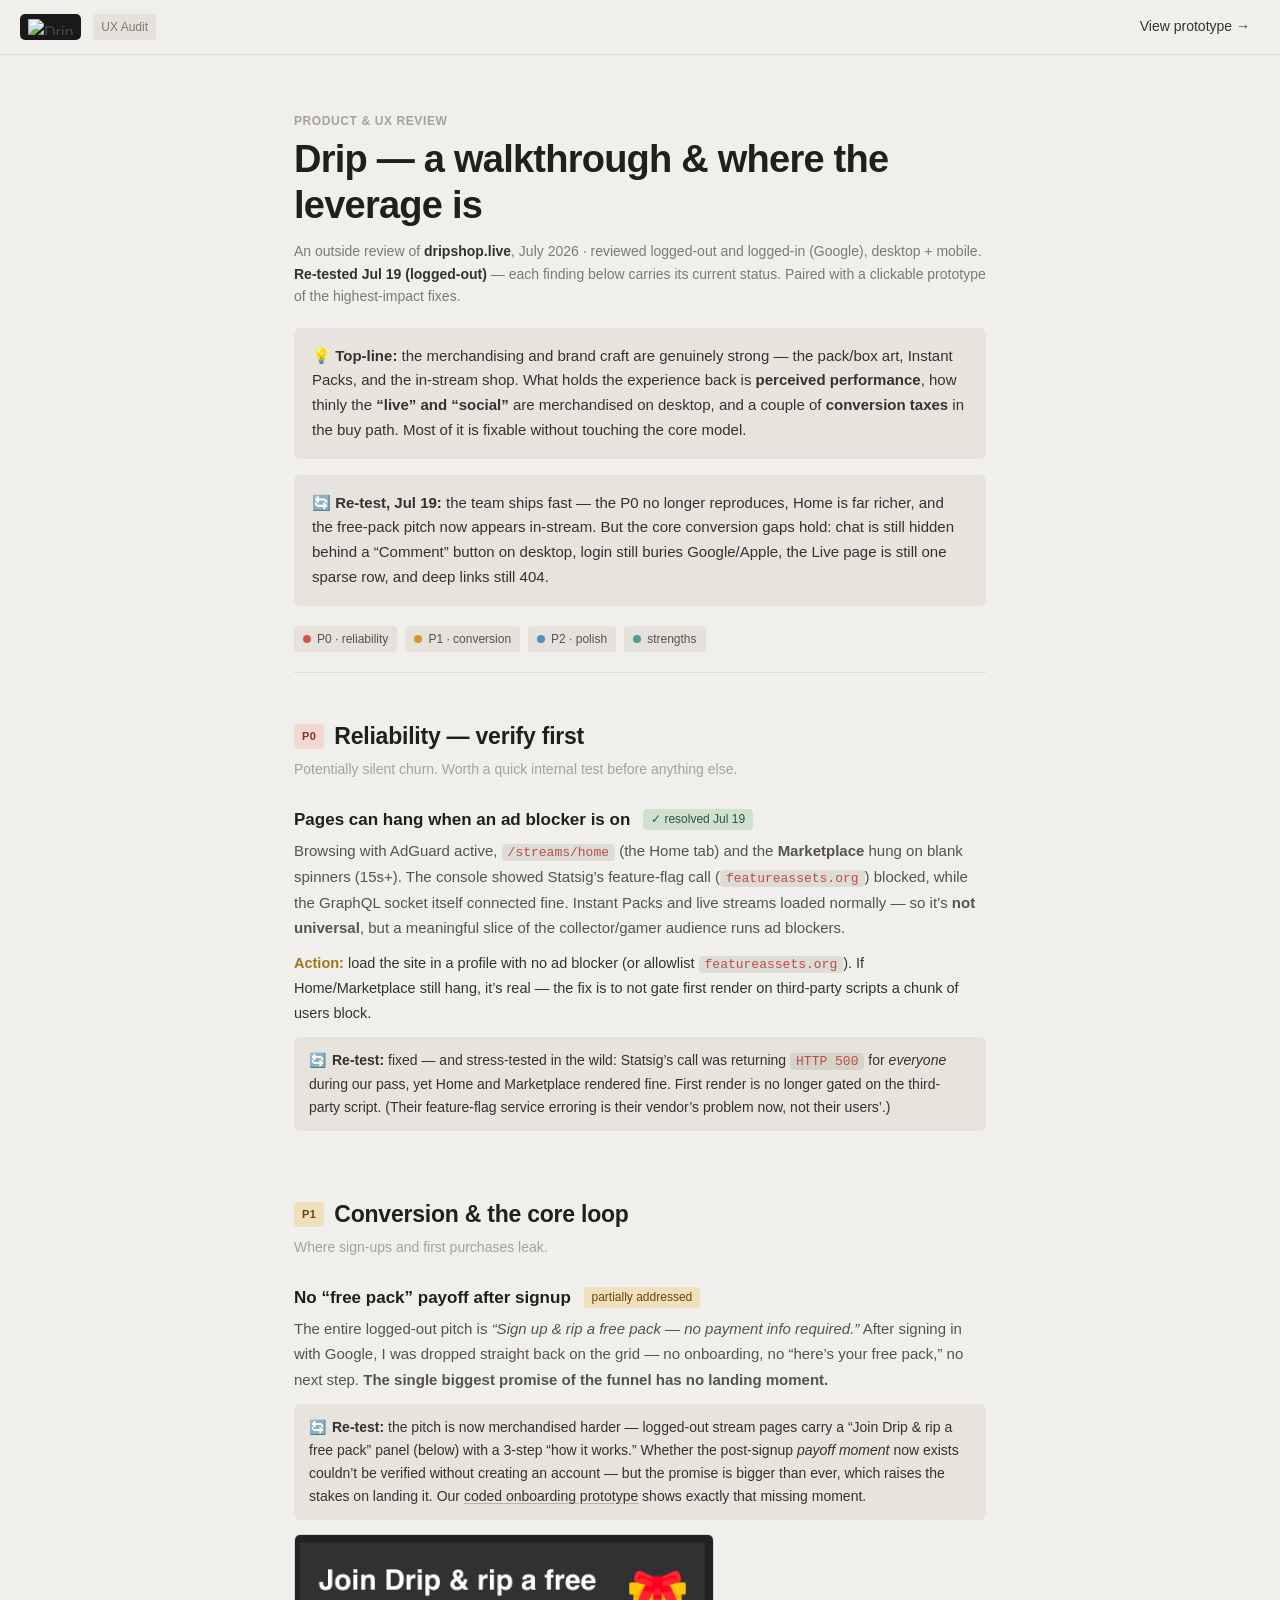
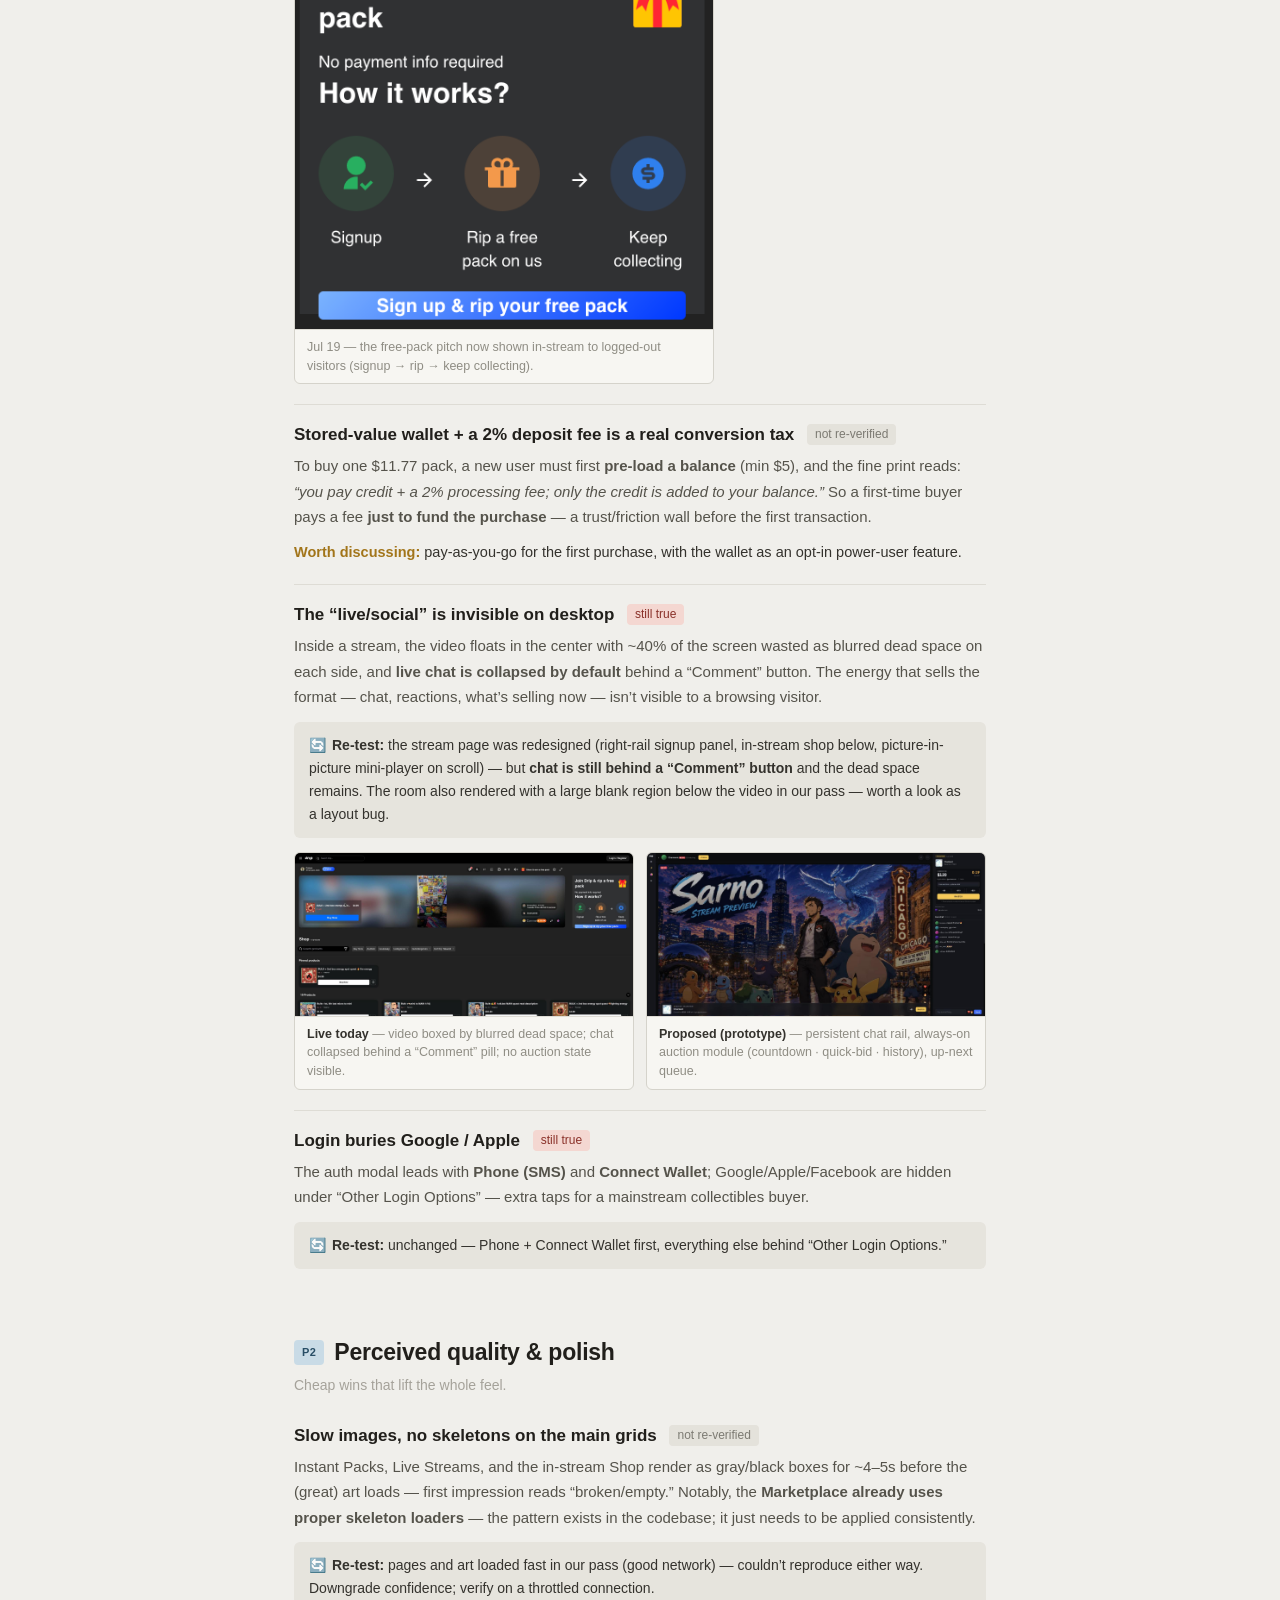
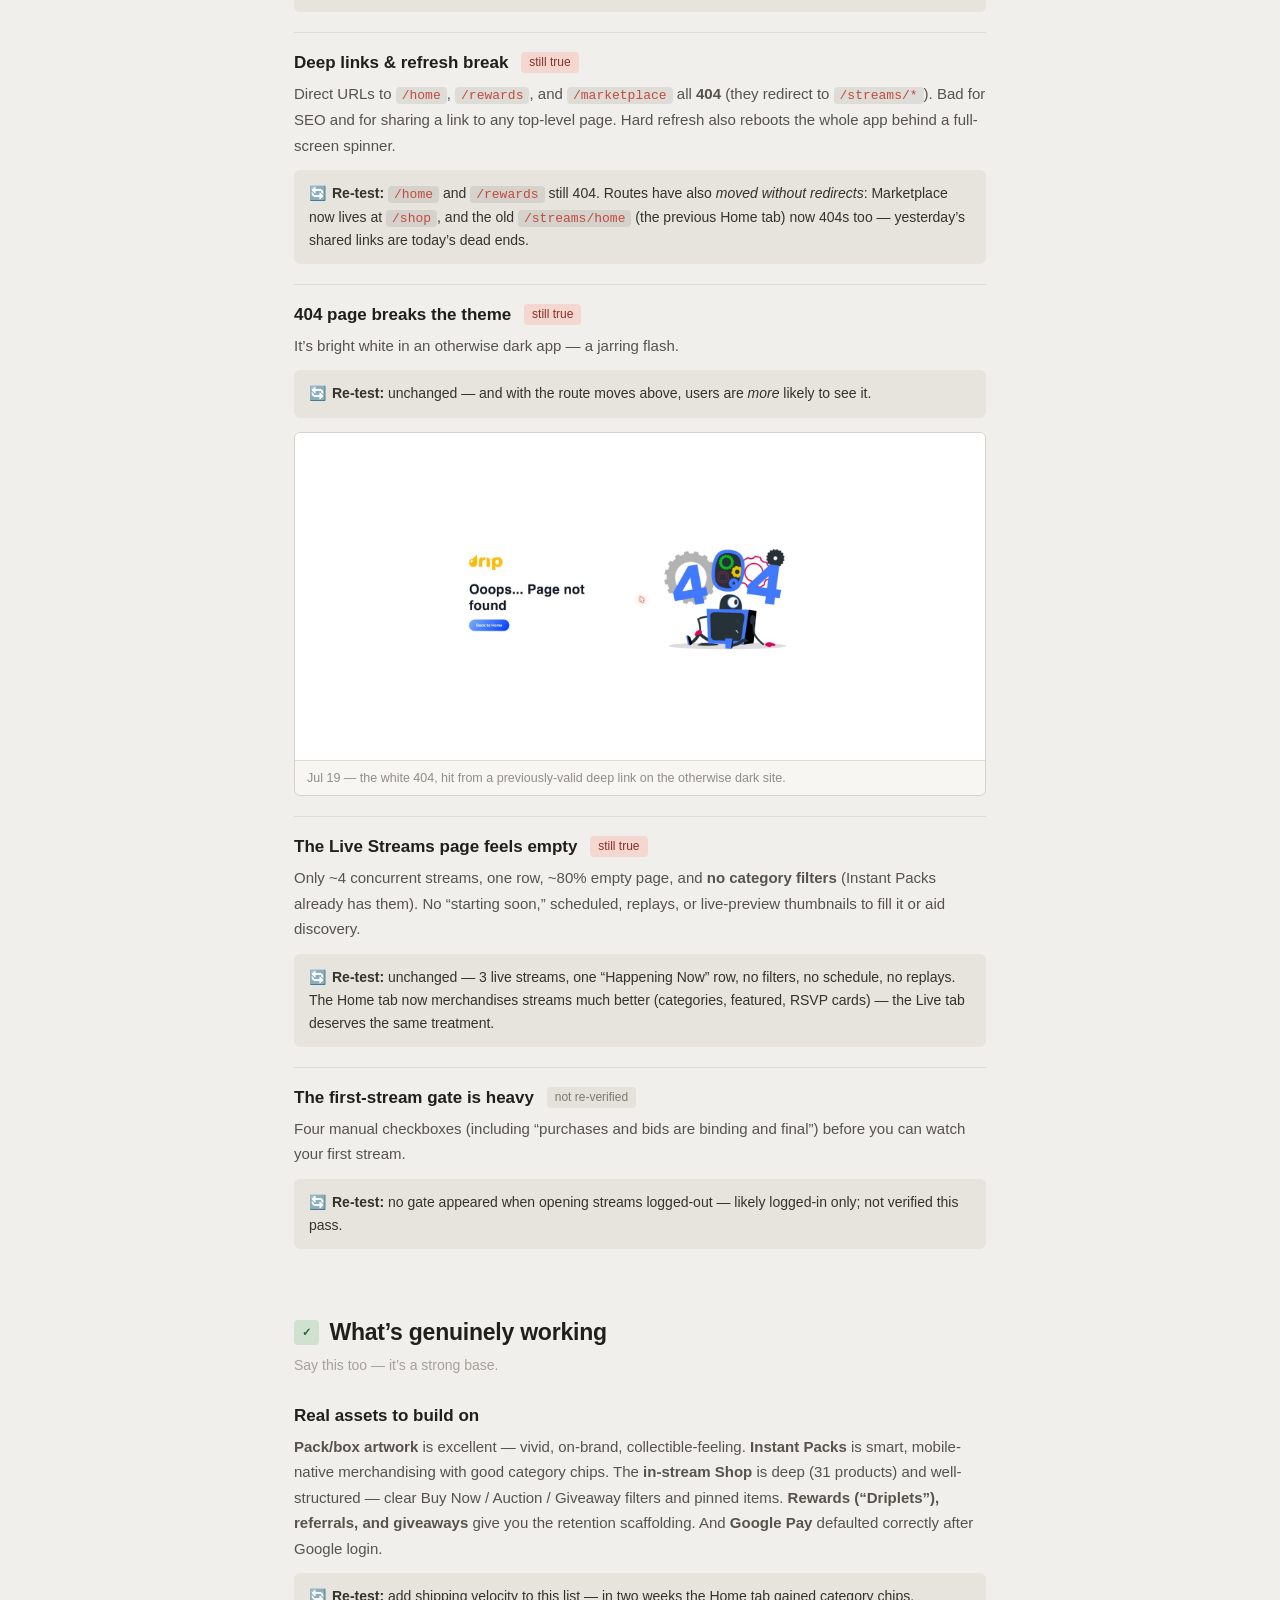
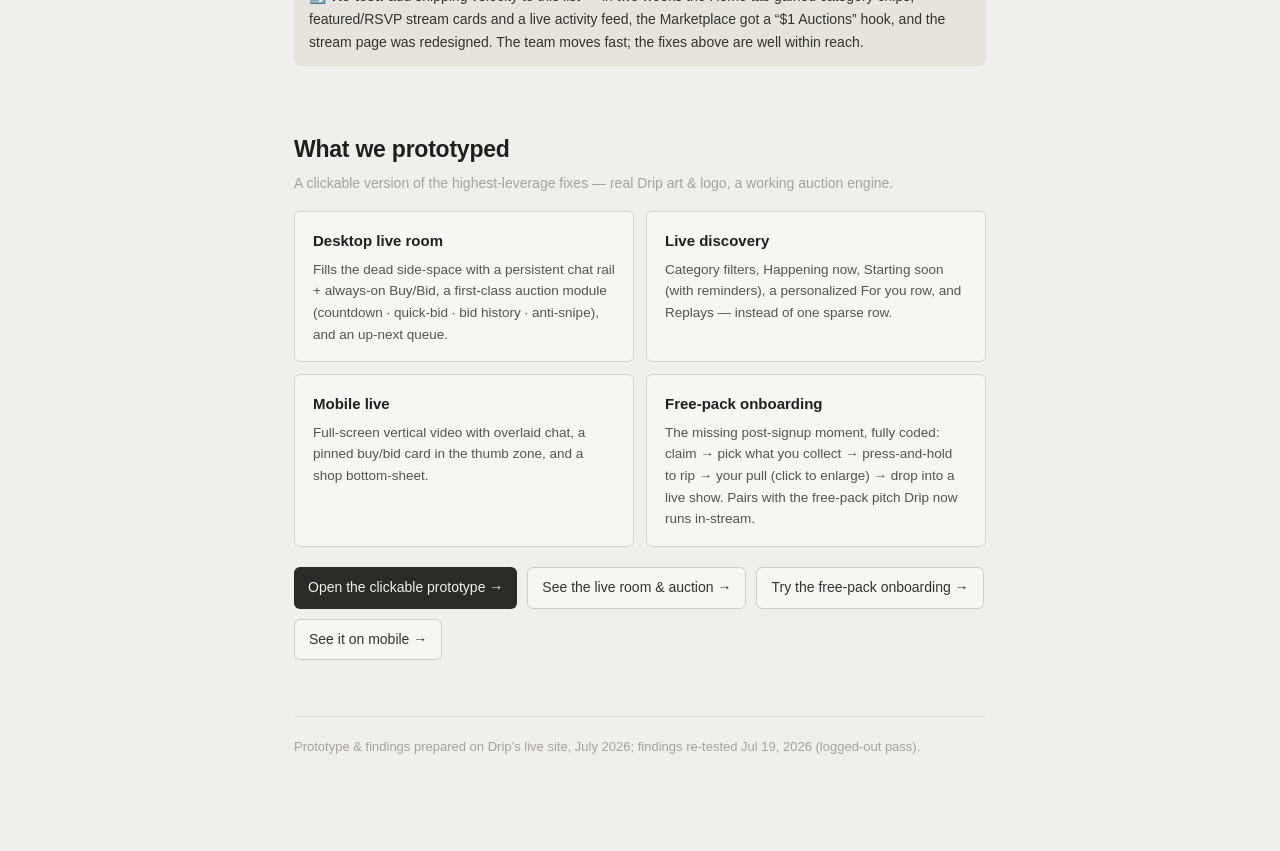
==== commit e95f67fb: "Trim audit footer to prep/re-test line only Co-Authored-By: Claude Fable 5 <noreply@anthropic.com>" ====
--- a/audit.html
+++ b/audit.html
@@ -148,7 +148,7 @@
     </div>
 
     <footer>
-      Prototype &amp; findings prepared on Drip’s live site, July 2026; findings re-tested Jul 19, 2026 (logged-out pass). The prototype is a design exploration (no backend — bids, chat, and other viewers are simulated). Built framework-free in plain HTML/CSS/JS.
+      Prototype &amp; findings prepared on Drip’s live site, July 2026; findings re-tested Jul 19, 2026 (logged-out pass).
     </footer>
   </main>
 
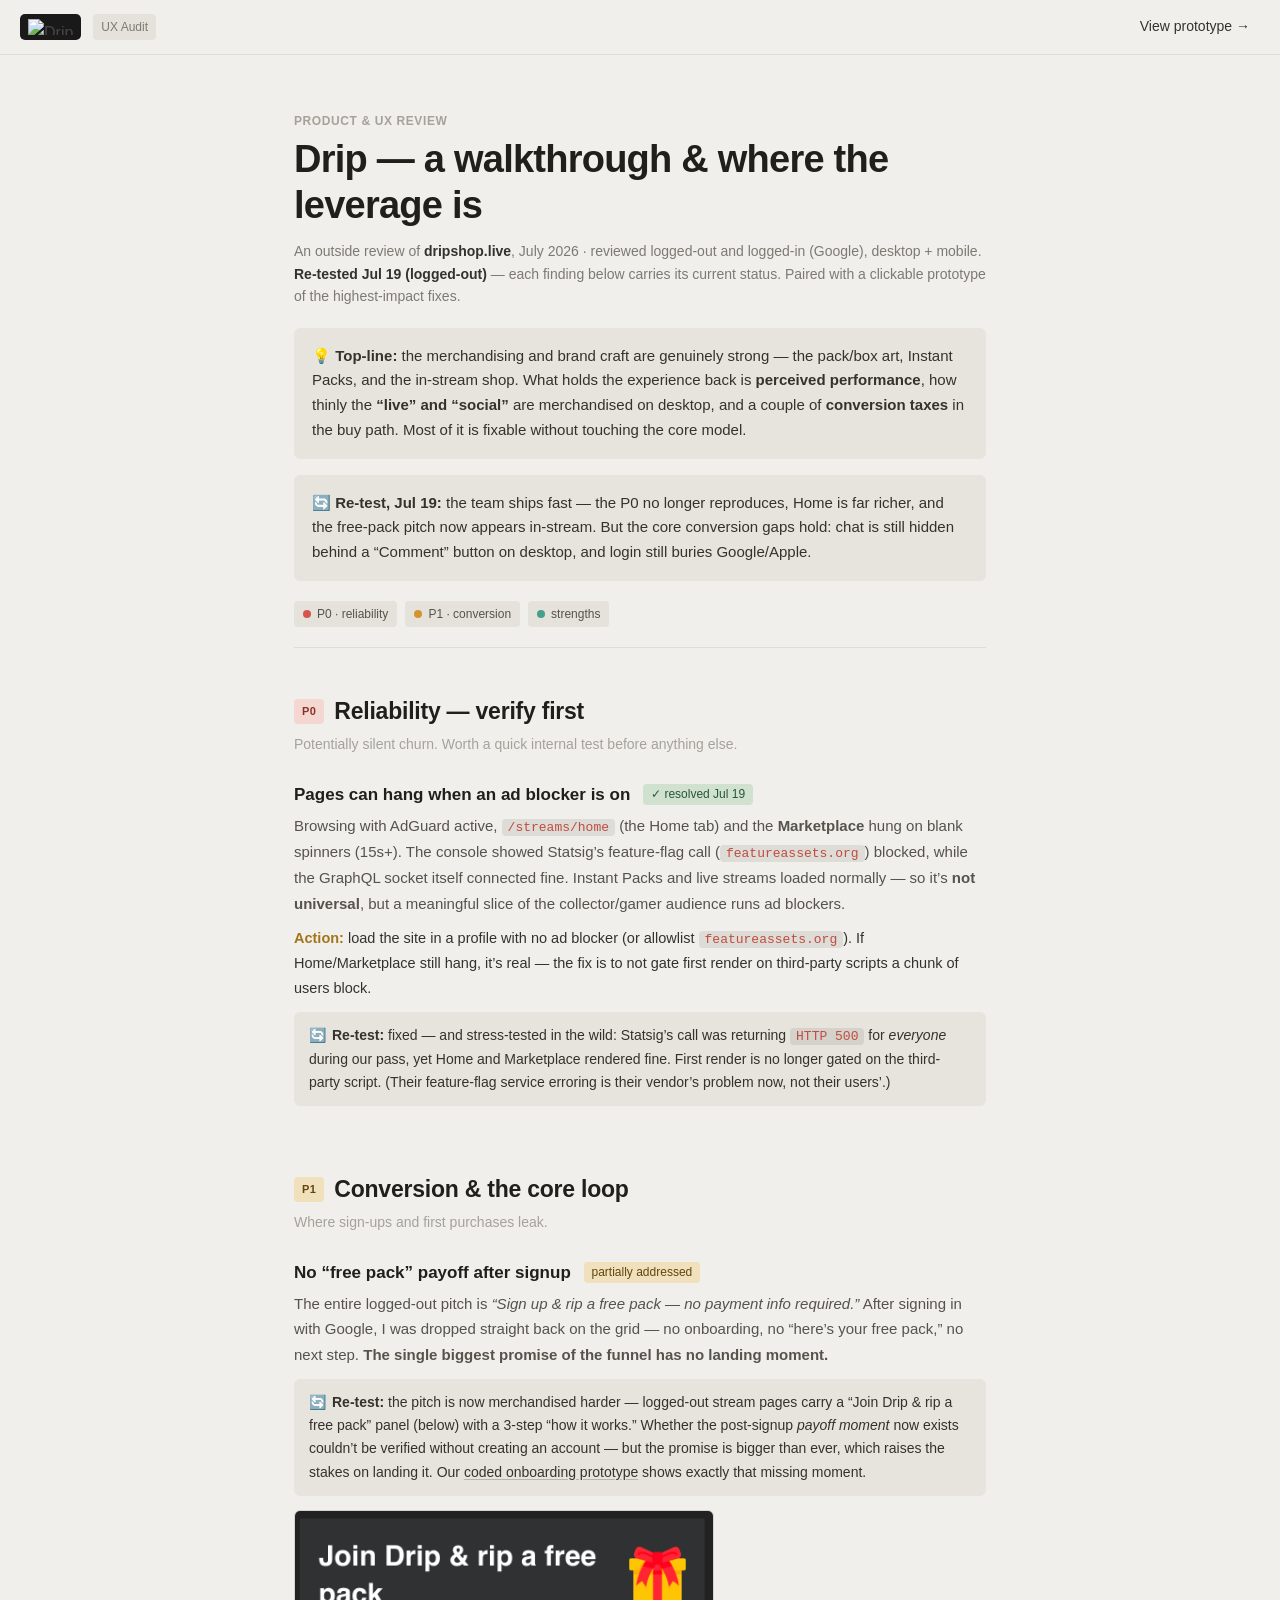
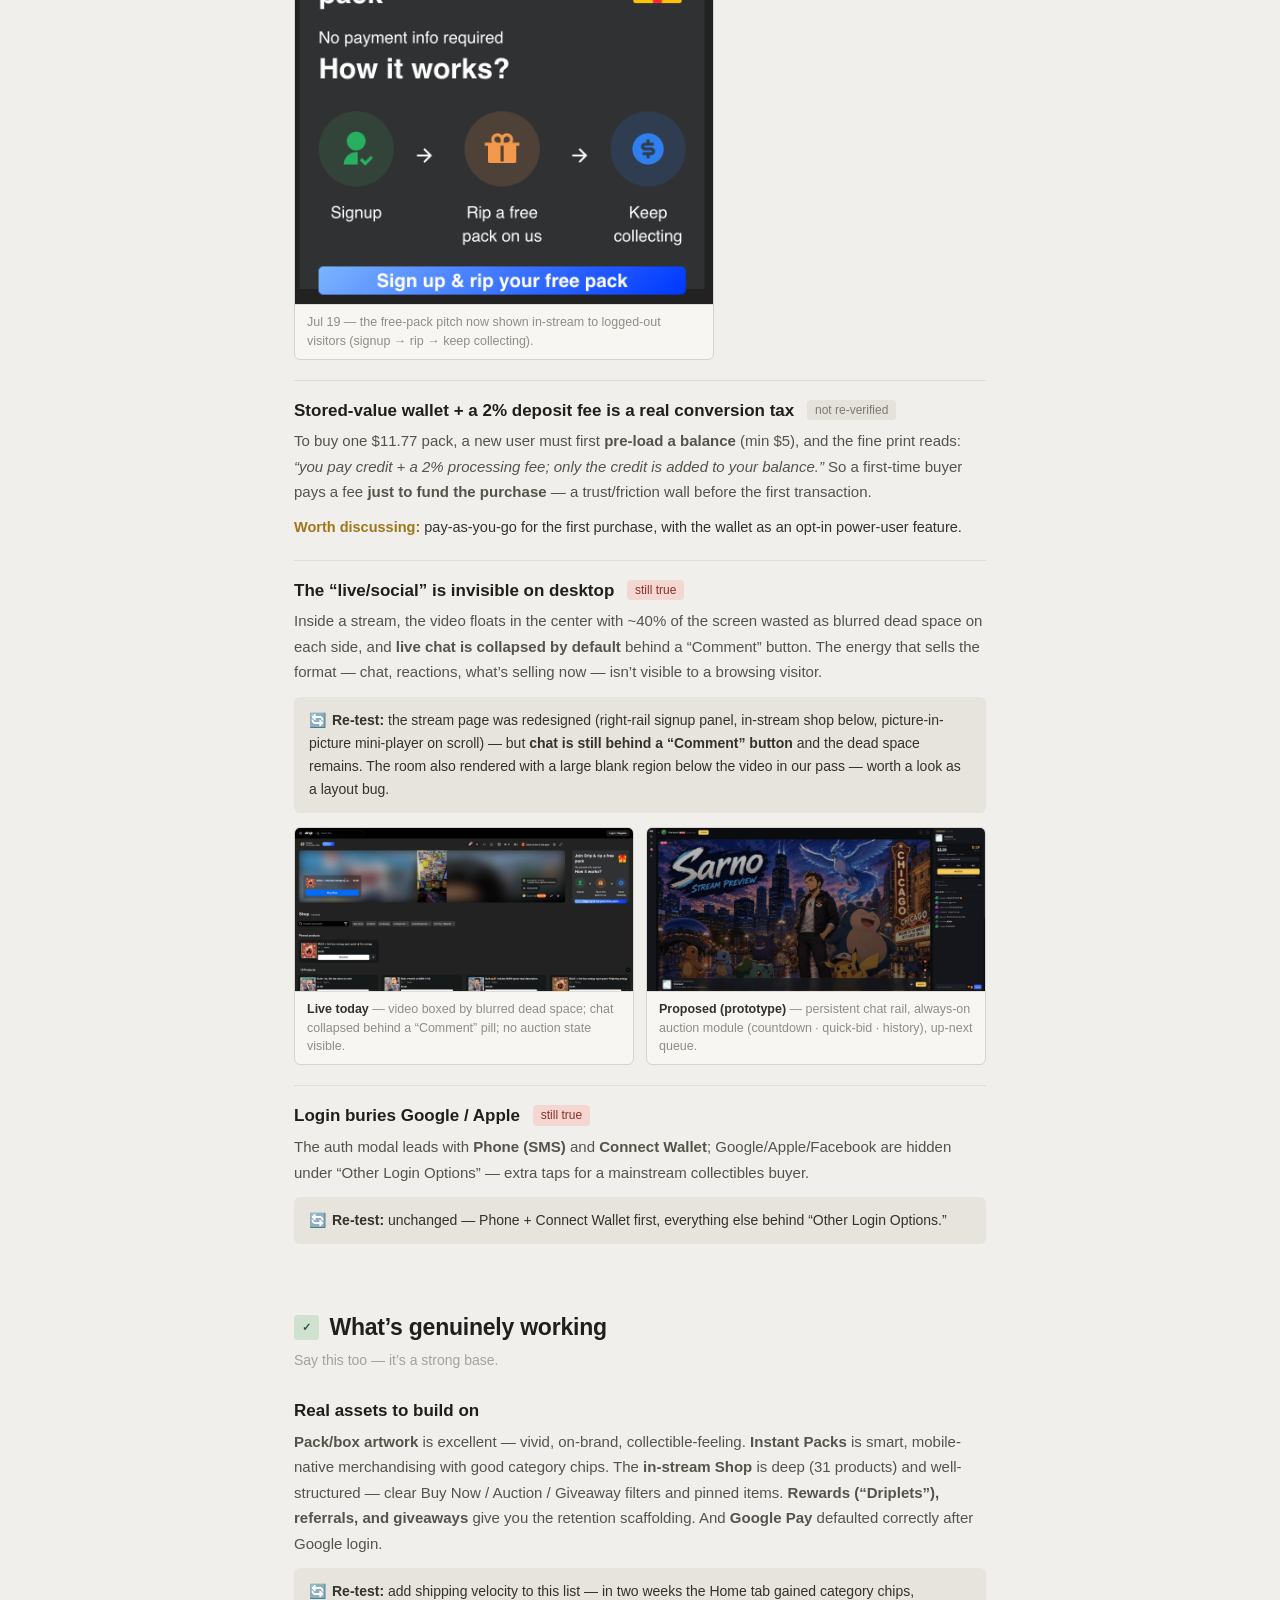
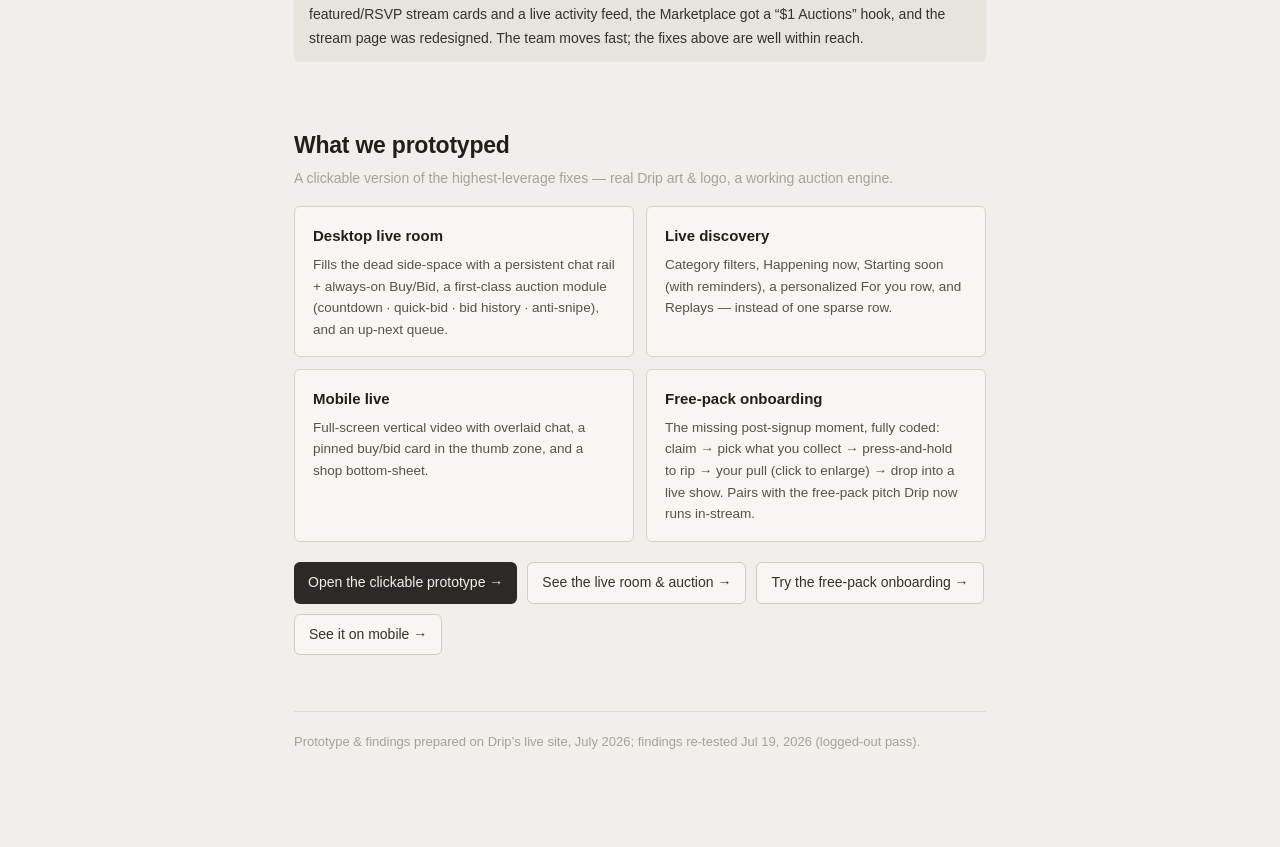
==== commit 06aea68f: "Remove P2 section from audit — findings no longer accurate - drop all five P2 findings, the P2 legen" ====
--- a/audit.html
+++ b/audit.html
@@ -31,13 +31,12 @@
     </div>
 
     <div class="callout">
-      <b>🔄 Re-test, Jul 19:</b> the team ships fast — the P0 no longer reproduces, Home is far richer, and the free-pack pitch now appears in-stream. But the core conversion gaps hold: chat is still hidden behind a “Comment” button on desktop, login still buries Google/Apple, the Live page is still one sparse row, and deep links still 404.
+      <b>🔄 Re-test, Jul 19:</b> the team ships fast — the P0 no longer reproduces, Home is far richer, and the free-pack pitch now appears in-stream. But the core conversion gaps hold: chat is still hidden behind a “Comment” button on desktop, and login still buries Google/Apple.
     </div>
 
     <div class="legend">
       <span class="pill"><span class="dot p0"></span> P0 · reliability</span>
       <span class="pill"><span class="dot p1"></span> P1 · conversion</span>
-      <span class="pill"><span class="dot p2"></span> P2 · polish</span>
       <span class="pill"><span class="dot win"></span> strengths</span>
     </div>
 
@@ -83,41 +82,6 @@
       <h3>Login buries Google / Apple <span class="status still">still true</span></h3>
       <p>The auth modal leads with <b>Phone (SMS)</b> and <b>Connect Wallet</b>; Google/Apple/Facebook are hidden under “Other Login Options” — extra taps for a mainstream collectibles buyer.</p>
       <p class="update"><b>Re-test:</b> unchanged — Phone + Connect Wallet first, everything else behind “Other Login Options.”</p>
-    </div>
-
-    <!-- P2 -->
-    <h2><span class="sev p2">P2</span> Perceived quality &amp; polish</h2>
-    <p class="h2sub">Cheap wins that lift the whole feel.</p>
-
-    <div class="find p2">
-      <h3>Slow images, no skeletons on the main grids <span class="status unknown">not re-verified</span></h3>
-      <p>Instant Packs, Live Streams, and the in-stream Shop render as gray/black boxes for ~4–5s before the (great) art loads — first impression reads “broken/empty.” Notably, the <b>Marketplace already uses proper skeleton loaders</b> — the pattern exists in the codebase; it just needs to be applied consistently.</p>
-      <p class="update"><b>Re-test:</b> pages and art loaded fast in our pass (good network) — couldn’t reproduce either way. Downgrade confidence; verify on a throttled connection.</p>
-    </div>
-
-    <div class="find p2">
-      <h3>Deep links &amp; refresh break <span class="status still">still true</span></h3>
-      <p>Direct URLs to <code>/home</code>, <code>/rewards</code>, and <code>/marketplace</code> all <b>404</b> (they redirect to <code>/streams/*</code>). Bad for SEO and for sharing a link to any top-level page. Hard refresh also reboots the whole app behind a full-screen spinner.</p>
-      <p class="update"><b>Re-test:</b> <code>/home</code> and <code>/rewards</code> still 404. Routes have also <i>moved without redirects</i>: Marketplace now lives at <code>/shop</code>, and the old <code>/streams/home</code> (the previous Home tab) now 404s too — yesterday’s shared links are today’s dead ends.</p>
-    </div>
-
-    <div class="find p2">
-      <h3>404 page breaks the theme <span class="status still">still true</span></h3>
-      <p>It’s bright white in an otherwise dark app — a jarring flash.</p>
-      <p class="update"><b>Re-test:</b> unchanged — and with the route moves above, users are <i>more</i> likely to see it.</p>
-      <div class="shot"><img src="img/audit-404.jpg" alt="Drip's bright white 404 page" /><span class="cap">Jul 19 — the white 404, hit from a previously-valid deep link on the otherwise dark site.</span></div>
-    </div>
-
-    <div class="find p2">
-      <h3>The Live Streams page feels empty <span class="status still">still true</span></h3>
-      <p>Only ~4 concurrent streams, one row, ~80% empty page, and <b>no category filters</b> (Instant Packs already has them). No “starting soon,” scheduled, replays, or live-preview thumbnails to fill it or aid discovery.</p>
-      <p class="update"><b>Re-test:</b> unchanged — 3 live streams, one “Happening Now” row, no filters, no schedule, no replays. The Home tab now merchandises streams much better (categories, featured, RSVP cards) — the Live tab deserves the same treatment.</p>
-    </div>
-
-    <div class="find p2">
-      <h3>The first-stream gate is heavy <span class="status unknown">not re-verified</span></h3>
-      <p>Four manual checkboxes (including “purchases and bids are binding and final”) before you can watch your first stream.</p>
-      <p class="update"><b>Re-test:</b> no gate appeared when opening streams logged-out — likely logged-in only; not verified this pass.</p>
     </div>
 
     <!-- Strengths -->
